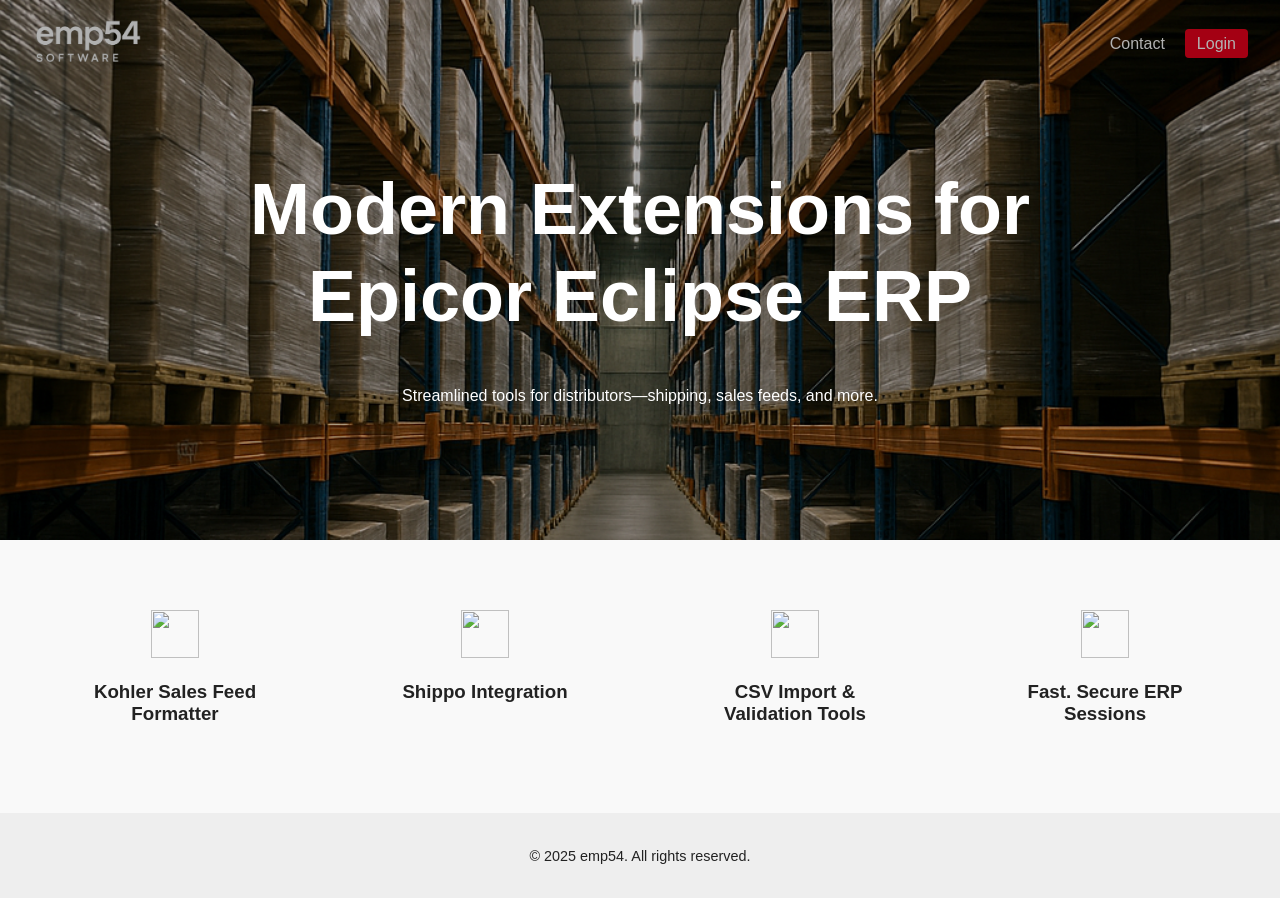
==== index.html @ a17a1cca "Initial commit for emp54 project" ====
<!DOCTYPE html>
<html lang="en">
<head>
  <meta charset="UTF-8" />
  <meta name="viewport" content="width=device-width, initial-scale=1.0" />
  <title>emp54 | Epicor Eclipse Tools</title>
  <link rel="stylesheet" href="style.css" />
</head>
<body>
  <header class="hero">
    <nav class="navbar">
        <div class="logo">
            <img src="images/emp54Logo.png" alt="emp54 logo" class="logo-img" />
        </div>
      <ul>
        <!-- <li><a href="#features">Features</a></li> -->
        <!-- <li><a href="#pricing">Pricing</a></li> -->
        <li><a href="#contact">Contact</a></li>
        <li><a href="https://vue-basic-flame.vercel.app/" class="login-btn">Login</a></li>
      </ul>
    </nav>
    <div class="hero-content">
      <h1>Modern Extensions for Epicor Eclipse ERP</h1>
      <p>Streamlined tools for distributors—shipping, sales feeds, and more.</p>
      <!-- <div class="cta-buttons">
        <a href="#contact" class="btn primary">Get Started</a>
        <a href="#features" class="btn secondary">View Features</a>
      </div> -->
    </div>
  </header>

  <section class="features" id="features">
    <div class="feature">
      <img src="https://img.icons8.com/?size=100&id=R51JBuB25XpU&format=png&color=000000" />
      <h3>Kohler Sales Feed Formatter</h3>
    </div>
    <div class="feature">
      <img src="https://img.icons8.com/?size=100&id=LGheHaktLytE&format=png&color=000000" />
      <h3>Shippo Integration</h3>
    </div>
    <div class="feature">
      <img src="https://img.icons8.com/?size=100&id=20830&format=png&color=000000" />
      <h3>CSV Import & Validation Tools</h3>
    </div>
    <div class="feature">
      <img src="https://img.icons8.com/color/48/lock.png" />
      <h3>Fast. Secure ERP Sessions</h3>
    </div>
  </section>

  <footer>
    <p>© 2025 emp54. All rights reserved.</p>
  </footer>
</body>
</html>
---- style.css ----
body {
  margin: 0;
  font-family: 'Segoe UI', sans-serif;
  background: #fff;
  color: #222;
}

.heroOLD {
  background: url('images/hero.png') center/cover no-repeat;
  height: 100vh;
  display: flex;
  flex-direction: column;
  justify-content: space-between;
  color: #fff;
  padding: 20px 40px;
}

.hero {
  position: relative;
  height: 60vh; /* Try 50vh or 60vh instead of 100vh */
  background-image: url('images/hero.png');
  background-size: cover;
  background-position: center;
}

.hero::before {
  content: '';
  position: absolute;
  inset: 0;
  background-color: rgba(0, 0, 0, 0.3); /* 20% black overlay */
  z-index: 1;
}

/* Ensure content is above overlay */
.hero-content {
  position: relative;
  z-index: 2;
}

.navbar {
  display: flex;
  justify-content: space-between;
  align-items: center;
  padding: 1rem 2rem;
  flex-wrap: wrap;
}

.logo {
  font-size: 1.5rem;
  font-weight: bold;
}
.logo span {
  color: #33ccff;
}
.logo-img {
  height: 50px; /* or whatever looks good */
  width: auto;
}


.navbar ul {
  list-style: none;
  display: flex;
  gap: 20px;
}
.navbar a {
  color: #fff;
  text-decoration: none;
  font-weight: 500;
}
.login-btn {
  background: #eb001b;
  color: white;
  padding: 6px 12px;
  border-radius: 4px;
  font-weight: bold;
}

.hero-content {
  position: absolute;
  top: 50%;
  left: 50%;
  transform: translate(-50%, -50%);
  text-align: center;
  color: white;
  width: 90%;         /* Allow the content to expand */
  max-width: 1000px;  /* Optional: limit extreme width */
  padding: 0 1rem;
}
.hero-content h1 {
  font-size: 4.5rem; /* adjust as needed */
  font-weight: bold;
  line-height: 1.2;
}
.cta-buttons {
  margin-top: 20px;
}
.btn {
  padding: 10px 20px;
  border-radius: 6px;
  text-decoration: none;
  font-weight: bold;
}
.btn.primary {
  background: #f43f5e;
  color: white;
}
.btn.secondary {
  background: white;
  color: #000;
  margin-left: 10px;
}

.features {
  display: flex;
  justify-content: space-around;
  padding: 60px 20px;
  background: #f9f9f9;
  flex-wrap: wrap;
}
.feature {
  text-align: center;
  width: 200px;
  margin: 10px;
}
.feature img {
  width: 48px;
  height: 48px;
}

footer {
  text-align: center;
  padding: 20px;
  background: #eee;
  font-size: 0.9rem;
}
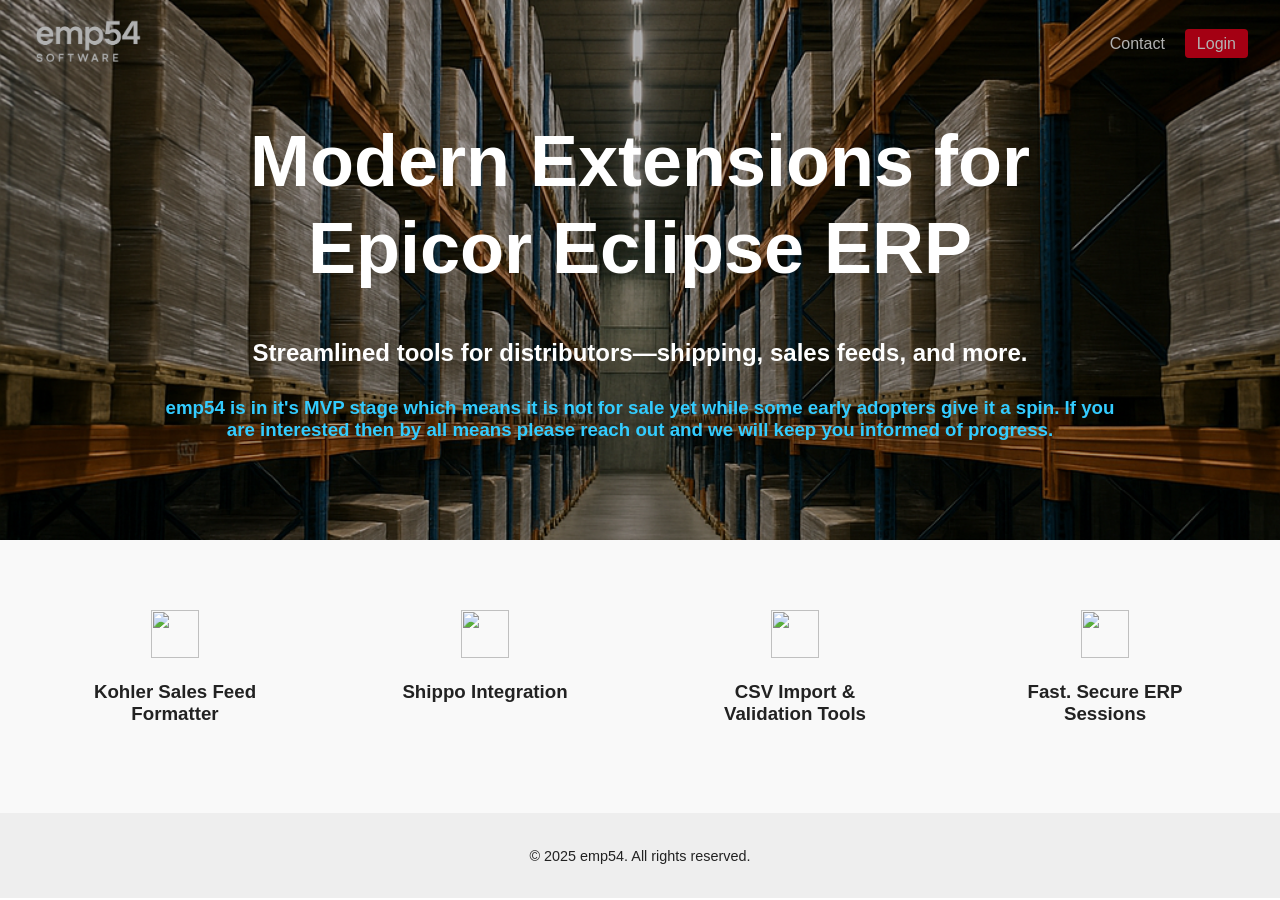
==== commit 52ba90a1: "fixed contact link to send emial" ====
--- a/index.html
+++ b/index.html
@@ -15,13 +15,14 @@
       <ul>
         <!-- <li><a href="#features">Features</a></li> -->
         <!-- <li><a href="#pricing">Pricing</a></li> -->
-        <li><a href="#contact">Contact</a></li>
+        <a href="mailto:info@emp24.com?subject=Contact%20from%20Website&body=Hi%20EMP24%20Team,">Contact</a>
         <li><a href="https://vue-basic-flame.vercel.app/" class="login-btn">Login</a></li>
       </ul>
     </nav>
     <div class="hero-content">
       <h1>Modern Extensions for Epicor Eclipse ERP</h1>
-      <p>Streamlined tools for distributors—shipping, sales feeds, and more.</p>
+      <h2>Streamlined tools for distributors—shipping, sales feeds, and more.</h2>
+      <h3 class="warning">emp54 is in it's MVP stage which means it is not for sale yet while some early adopters give it a spin. If you are interested then by all means please reach out and we will keep you informed of progress.</h3>
       <!-- <div class="cta-buttons">
         <a href="#contact" class="btn primary">Get Started</a>
         <a href="#features" class="btn secondary">View Features</a>
--- a/style.css
+++ b/style.css
@@ -134,3 +134,10 @@
   background: #eee;
   font-size: 0.9rem;
 }
+
+.warning {
+  color: #33ccff;
+  padding: 10px;
+  text-align: center;
+  font-weight: bold;
+}
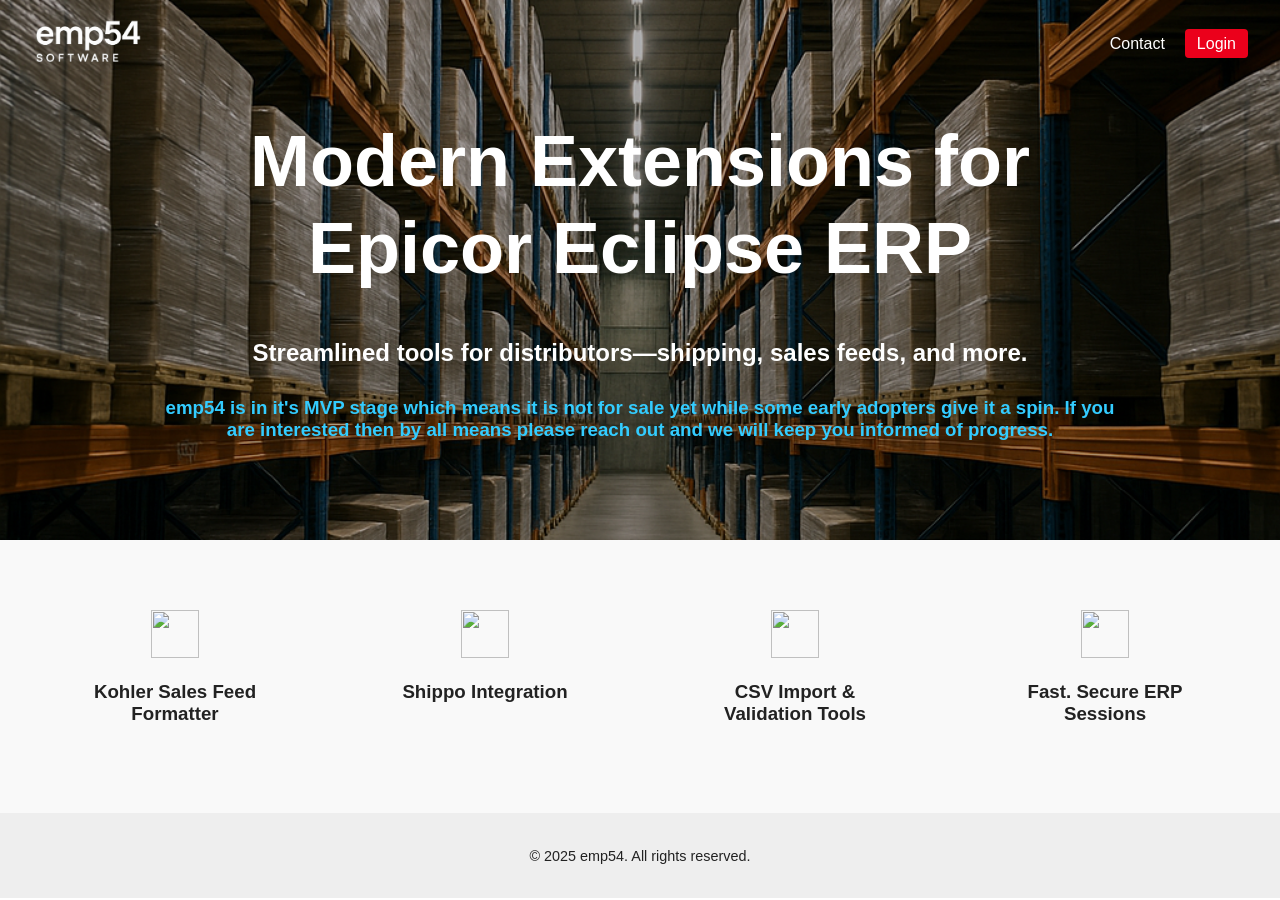
==== commit d57b67a7: "css fix links" ====
--- a/index.html
+++ b/index.html
@@ -15,7 +15,7 @@
       <ul>
         <!-- <li><a href="#features">Features</a></li> -->
         <!-- <li><a href="#pricing">Pricing</a></li> -->
-        <a href="mailto:info@emp24.com?subject=Contact%20from%20Website&body=Hi%20EMP24%20Team,">Contact</a>
+        <li><a href="mailto:info@emp24.com?subject=Contact%20from%20Website&body=Hi%20EMP24%20Team,">Contact</a></li>
         <li><a href="https://vue-basic-flame.vercel.app/" class="login-btn">Login</a></li>
       </ul>
     </nav>
--- a/style.css
+++ b/style.css
@@ -29,6 +29,7 @@
   inset: 0;
   background-color: rgba(0, 0, 0, 0.3); /* 20% black overlay */
   z-index: 1;
+  pointer-events: none;
 }
 
 /* Ensure content is above overlay */
@@ -38,11 +39,14 @@
 }
 
 .navbar {
+  z-index: 10;
+  position: relative;
   display: flex;
   justify-content: space-between;
   align-items: center;
   padding: 1rem 2rem;
   flex-wrap: wrap;
+  pointer-events: auto;
 }
 
 .logo {
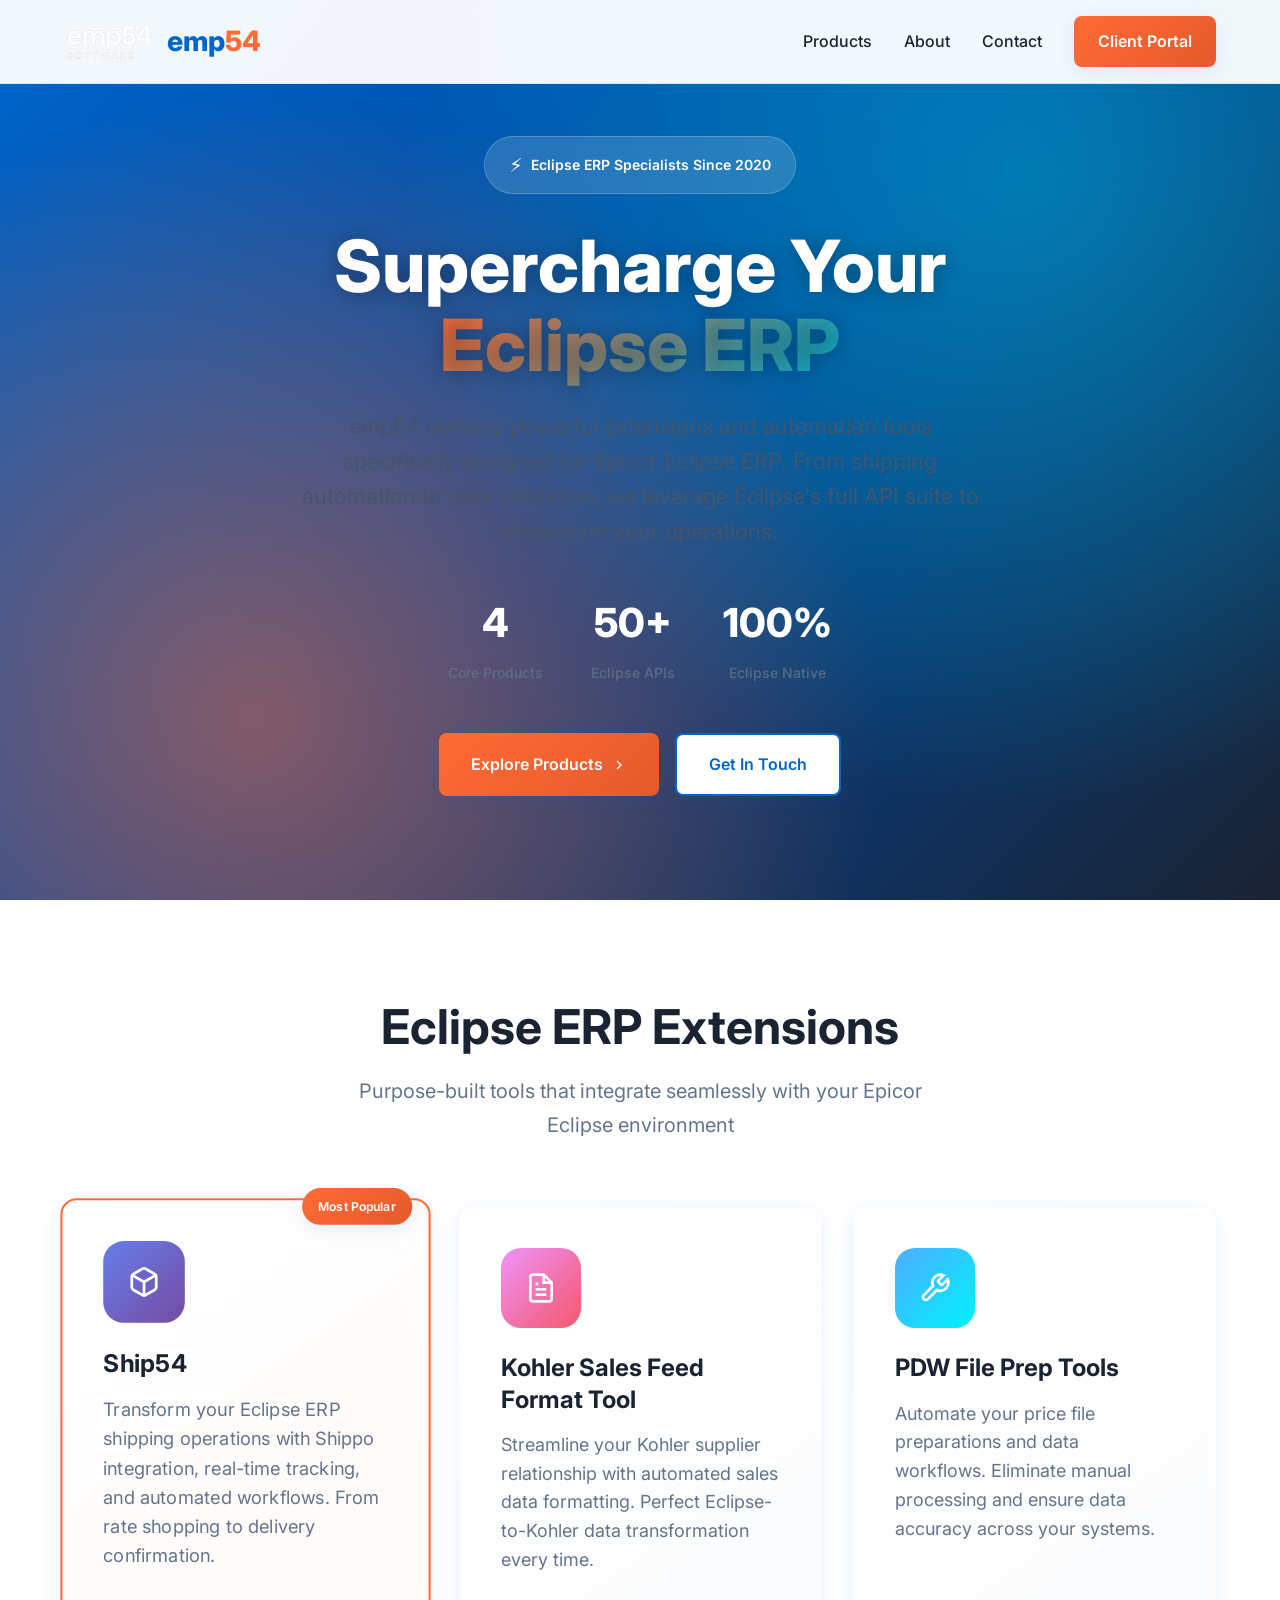
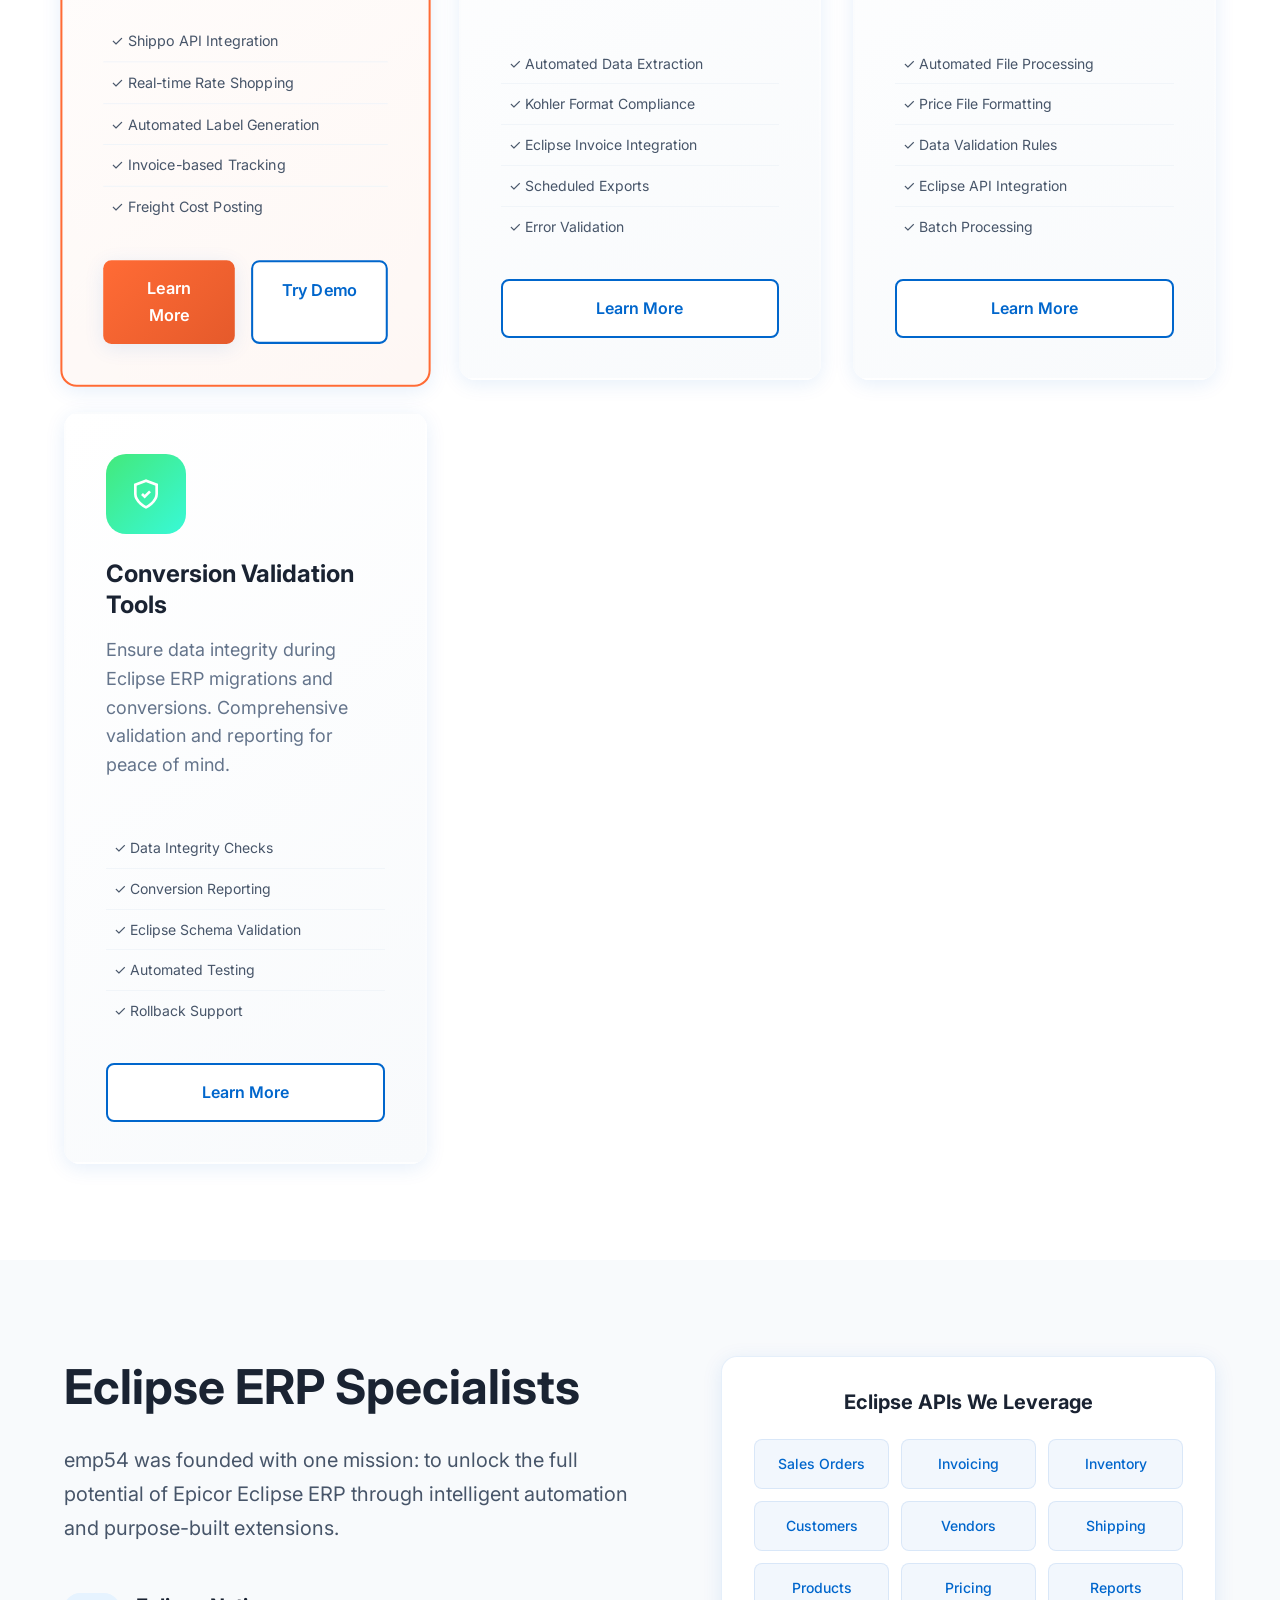
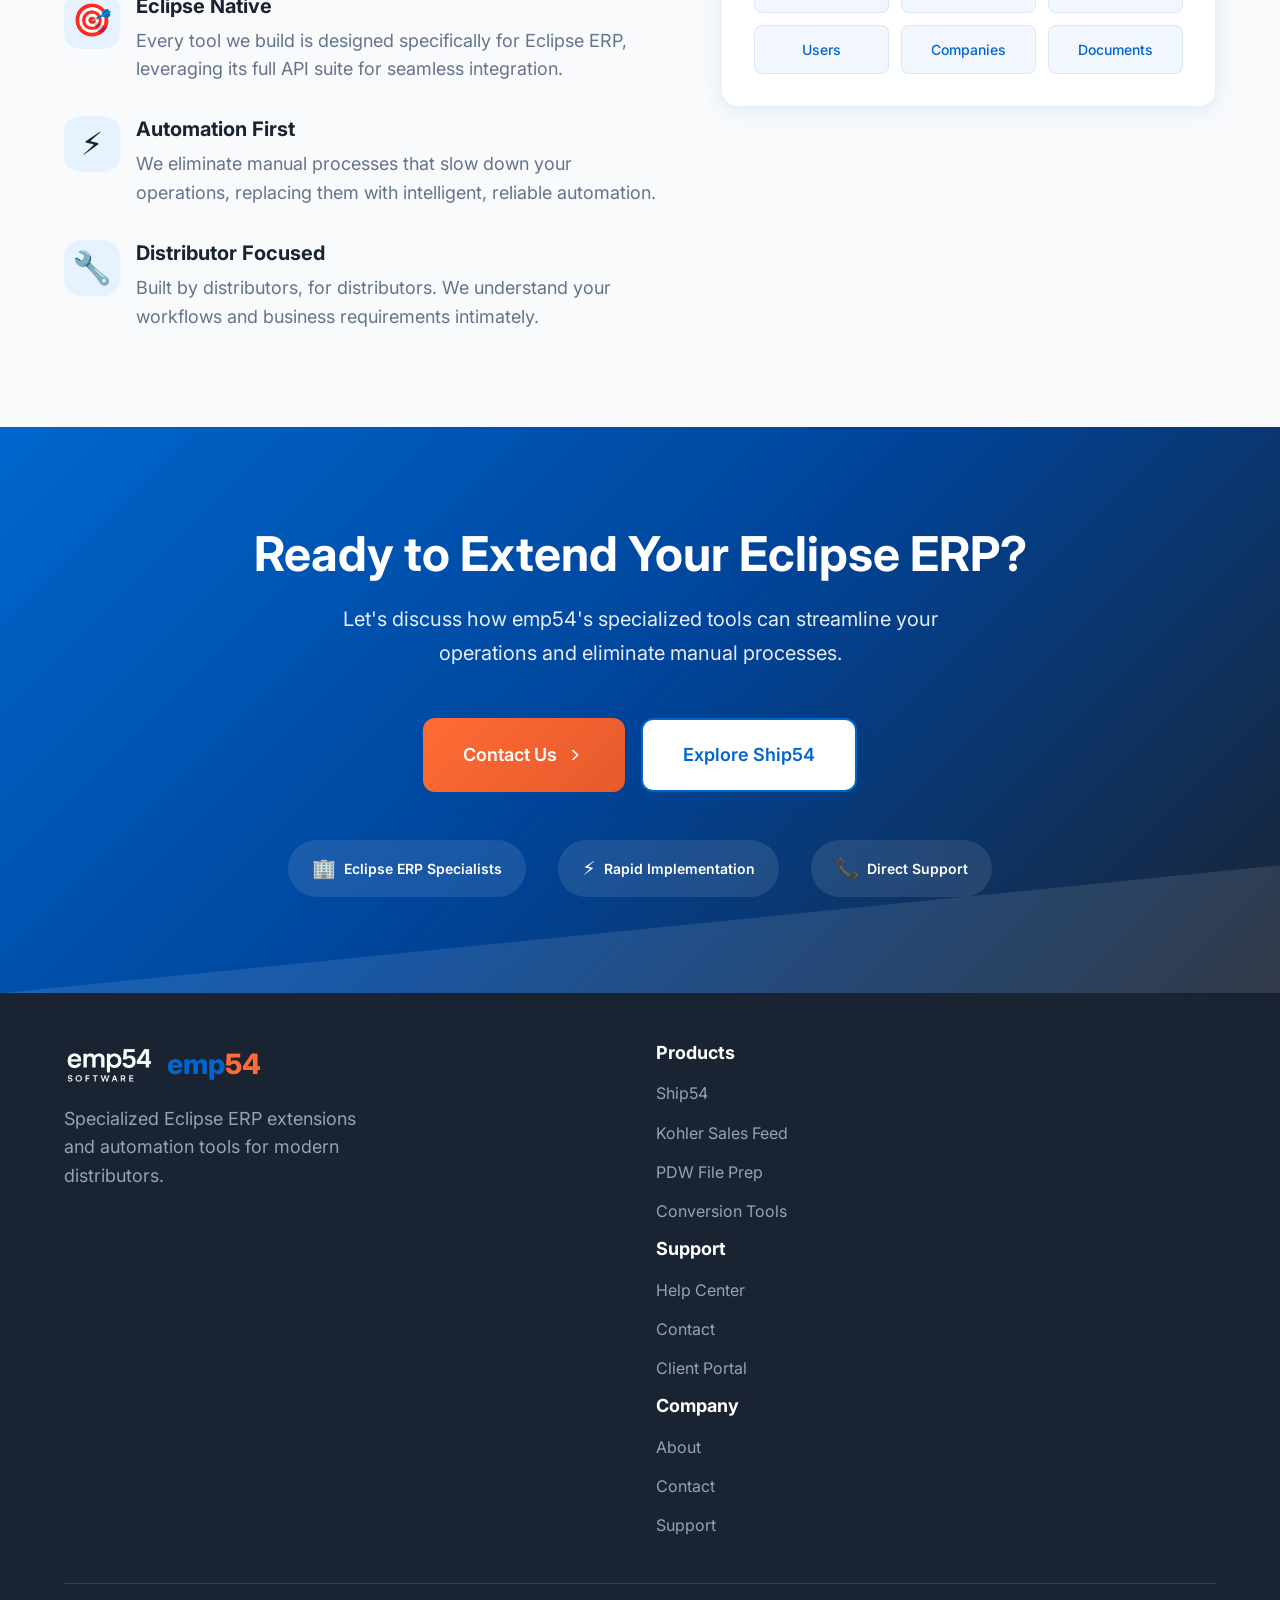
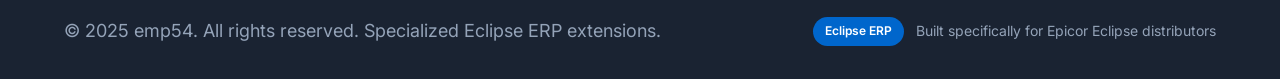
==== commit f1d32983: "Update login redirect URL to Railway deployment Change all links from vue-basic-flame.vercel.app to " ====
--- a/index.html
+++ b/index.html
@@ -3,54 +3,322 @@
 <head>
   <meta charset="UTF-8" />
   <meta name="viewport" content="width=device-width, initial-scale=1.0" />
-  <title>emp54 | Epicor Eclipse Tools</title>
+  <title>emp54 | Eclipse ERP Extensions & Automation Tools</title>
   <link rel="stylesheet" href="style.css" />
+  <link rel="preconnect" href="https://fonts.googleapis.com">
+  <link rel="preconnect" href="https://fonts.gstatic.com" crossorigin>
+  <link href="https://fonts.googleapis.com/css2?family=Inter:wght@300;400;500;600;700;800&display=swap" rel="stylesheet">
+  <link rel="icon" href="images/favicon.ico" type="image/x-icon">
+  <meta name="description" content="emp54 specializes in Eclipse ERP extensions and automation tools. Streamline your Epicor Eclipse operations with our suite of specialized utilities.">
 </head>
 <body>
-  <header class="hero">
-    <nav class="navbar">
-        <div class="logo">
-            <img src="images/emp54Logo.png" alt="emp54 logo" class="logo-img" />
-        </div>
-      <ul>
-        <!-- <li><a href="#features">Features</a></li> -->
-        <!-- <li><a href="#pricing">Pricing</a></li> -->
-        <li><a href="mailto:info@emp24.com?subject=Contact%20from%20Website&body=Hi%20EMP24%20Team,">Contact</a></li>
-        <li><a href="https://vue-basic-flame.vercel.app/" class="login-btn">Login</a></li>
-      </ul>
-    </nav>
+  <!-- Navigation -->
+  <nav class="navbar">
+    <div class="nav-container">
+      <div class="logo">
+        <img src="images/emp54Logo.png" alt="emp54" class="logo-img" />
+        <span class="logo-text">emp<span class="accent">54</span></span>
+      </div>
+      <div class="nav-menu" id="nav-menu">
+        <a href="#products" class="nav-link">Products</a>
+        <a href="#about" class="nav-link">About</a>
+        <a href="#contact" class="nav-link">Contact</a>
+        <a href="https://vue-basic-production-a944.up.railway.app/login/" class="login-btn">Client Portal</a>
+      </div>
+      <div class="hamburger" id="hamburger">
+        <span class="bar"></span>
+        <span class="bar"></span>
+        <span class="bar"></span>
+      </div>
+    </div>
+  </nav>
+
+  <!-- Hero Section -->
+  <section class="hero company-hero" id="hero">
+    <div class="hero-background"></div>
     <div class="hero-content">
-      <h1>Modern Extensions for Epicor Eclipse ERP</h1>
-      <h2>Streamlined tools for distributors—shipping, sales feeds, and more.</h2>
-      <h3 class="warning">emp54 is in it's MVP stage which means it is not for sale yet while some early adopters give it a spin. If you are interested then by all means please reach out and we will keep you informed of progress.</h3>
-      <!-- <div class="cta-buttons">
-        <a href="#contact" class="btn primary">Get Started</a>
-        <a href="#features" class="btn secondary">View Features</a>
-      </div> -->
-    </div>
-  </header>
-
-  <section class="features" id="features">
-    <div class="feature">
-      <img src="https://img.icons8.com/?size=100&id=R51JBuB25XpU&format=png&color=000000" />
-      <h3>Kohler Sales Feed Formatter</h3>
-    </div>
-    <div class="feature">
-      <img src="https://img.icons8.com/?size=100&id=LGheHaktLytE&format=png&color=000000" />
-      <h3>Shippo Integration</h3>
-    </div>
-    <div class="feature">
-      <img src="https://img.icons8.com/?size=100&id=20830&format=png&color=000000" />
-      <h3>CSV Import & Validation Tools</h3>
-    </div>
-    <div class="feature">
-      <img src="https://img.icons8.com/color/48/lock.png" />
-      <h3>Fast. Secure ERP Sessions</h3>
+      <div class="hero-badge">
+        <span class="badge-icon">⚡</span>
+        <span>Eclipse ERP Specialists Since 2020</span>
+      </div>
+      <h1 class="hero-title">
+        Supercharge Your 
+        <span class="gradient-text">Eclipse ERP</span>
+      </h1>
+      <p class="hero-subtitle">
+        emp54 delivers powerful extensions and automation tools specifically designed 
+        for Epicor Eclipse ERP. From shipping automation to data validation, 
+        we leverage Eclipse's full API suite to streamline your operations.
+      </p>
+      <div class="hero-stats">
+        <div class="stat">
+          <div class="stat-number">4</div>
+          <div class="stat-label">Core Products</div>
+        </div>
+        <div class="stat">
+          <div class="stat-number">50+</div>
+          <div class="stat-label">Eclipse APIs</div>
+        </div>
+        <div class="stat">
+          <div class="stat-number">100%</div>
+          <div class="stat-label">Eclipse Native</div>
+        </div>
+      </div>
+      <div class="cta-buttons">
+        <a href="#products" class="btn btn-primary">
+          <span>Explore Products</span>
+          <svg width="16" height="16" viewBox="0 0 24 24" fill="none" stroke="currentColor" stroke-width="2">
+            <path d="m9 18 6-6-6-6"/>
+          </svg>
+        </a>
+        <a href="#contact" class="btn btn-secondary">
+          <span>Get In Touch</span>
+        </a>
+      </div>
     </div>
   </section>
 
-  <footer>
-    <p>© 2025 emp54. All rights reserved.</p>
+  <!-- Products Section -->
+  <section class="products" id="products">
+    <div class="container">
+      <div class="section-header">
+        <h2>Eclipse ERP Extensions</h2>
+        <p>Purpose-built tools that integrate seamlessly with your Epicor Eclipse environment</p>
+      </div>
+      
+      <div class="products-grid">
+        <!-- Ship54 -->
+        <div class="product-card featured" data-aos="fade-up">
+          <div class="product-badge">Most Popular</div>
+          <div class="product-icon shipping">
+            <svg width="40" height="40" viewBox="0 0 24 24" fill="none" stroke="currentColor" stroke-width="2">
+              <path d="M21 16V8a2 2 0 0 0-1-1.73l-7-4a2 2 0 0 0-2 0l-7 4A2 2 0 0 0 3 8v8a2 2 0 0 0 1 1.73l7 4a2 2 0 0 0 2 0l7-4A2 2 0 0 0 21 16z"/>
+              <polyline points="3.27,6.96 12,12.01 20.73,6.96"/>
+              <line x1="12" y1="22.08" x2="12" y2="12"/>
+            </svg>
+          </div>
+          <h3>Ship54</h3>
+          <p>Transform your Eclipse ERP shipping operations with Shippo integration, real-time tracking, and automated workflows. From rate shopping to delivery confirmation.</p>
+          <div class="product-features">
+            <div class="feature">✓ Shippo API Integration</div>
+            <div class="feature">✓ Real-time Rate Shopping</div>
+            <div class="feature">✓ Automated Label Generation</div>
+            <div class="feature">✓ Invoice-based Tracking</div>
+            <div class="feature">✓ Freight Cost Posting</div>
+          </div>
+          <div class="product-actions">
+            <a href="ship54.html" class="btn btn-primary">Learn More</a>
+            <a href="https://vue-basic-production-a944.up.railway.app/login/" class="btn btn-outline">Try Demo</a>
+          </div>
+        </div>
+
+        <!-- Kohler Sales Feed -->
+        <div class="product-card" data-aos="fade-up" data-aos-delay="100">
+          <div class="product-icon data">
+            <svg width="40" height="40" viewBox="0 0 24 24" fill="none" stroke="currentColor" stroke-width="2">
+              <path d="M14 2H6a2 2 0 0 0-2 2v16a2 2 0 0 0 2 2h12a2 2 0 0 0 2-2V8z"/>
+              <polyline points="14,2 14,8 20,8"/>
+              <line x1="16" y1="13" x2="8" y2="13"/>
+              <line x1="16" y1="17" x2="8" y2="17"/>
+              <polyline points="10,9 9,9 8,9"/>
+            </svg>
+          </div>
+          <h3>Kohler Sales Feed Format Tool</h3>
+          <p>Streamline your Kohler supplier relationship with automated sales data formatting. Perfect Eclipse-to-Kohler data transformation every time.</p>
+          <div class="product-features">
+            <div class="feature">✓ Automated Data Extraction</div>
+            <div class="feature">✓ Kohler Format Compliance</div>
+            <div class="feature">✓ Eclipse Invoice Integration</div>
+            <div class="feature">✓ Scheduled Exports</div>
+            <div class="feature">✓ Error Validation</div>
+          </div>
+          <div class="product-actions">
+            <a href="#contact" class="btn btn-outline">Learn More</a>
+          </div>
+        </div>
+
+        <!-- PDW File Prep -->
+        <div class="product-card" data-aos="fade-up" data-aos-delay="200">
+          <div class="product-icon tools">
+            <svg width="40" height="40" viewBox="0 0 24 24" fill="none" stroke="currentColor" stroke-width="2">
+              <path d="M14.7 6.3a1 1 0 0 0 0 1.4l1.6 1.6a1 1 0 0 0 1.4 0l3.77-3.77a6 6 0 0 1-7.94 7.94l-6.91 6.91a2.12 2.12 0 0 1-3-3l6.91-6.91a6 6 0 0 1 7.94-7.94l-3.76 3.76z"/>
+            </svg>
+          </div>
+          <h3>PDW File Prep Tools</h3>
+          <p>Automate your price file preparations and data workflows. Eliminate manual processing and ensure data accuracy across your systems.</p>
+          <div class="product-features">
+            <div class="feature">✓ Automated File Processing</div>
+            <div class="feature">✓ Price File Formatting</div>
+            <div class="feature">✓ Data Validation Rules</div>
+            <div class="feature">✓ Eclipse API Integration</div>
+            <div class="feature">✓ Batch Processing</div>
+          </div>
+          <div class="product-actions">
+            <a href="#contact" class="btn btn-outline">Learn More</a>
+          </div>
+        </div>
+
+        <!-- Conversion Validation -->
+        <div class="product-card" data-aos="fade-up" data-aos-delay="300">
+          <div class="product-icon validation">
+            <svg width="40" height="40" viewBox="0 0 24 24" fill="none" stroke="currentColor" stroke-width="2">
+              <path d="M12 22s8-4 8-10V5l-8-3-8 3v7c0 6 8 10 8 10z"/>
+              <path d="M9 12l2 2 4-4"/>
+            </svg>
+          </div>
+          <h3>Conversion Validation Tools</h3>
+          <p>Ensure data integrity during Eclipse ERP migrations and conversions. Comprehensive validation and reporting for peace of mind.</p>
+          <div class="product-features">
+            <div class="feature">✓ Data Integrity Checks</div>
+            <div class="feature">✓ Conversion Reporting</div>
+            <div class="feature">✓ Eclipse Schema Validation</div>
+            <div class="feature">✓ Automated Testing</div>
+            <div class="feature">✓ Rollback Support</div>
+          </div>
+          <div class="product-actions">
+            <a href="#contact" class="btn btn-outline">Learn More</a>
+          </div>
+        </div>
+      </div>
+    </div>
+  </section>
+
+  <!-- About Section -->
+  <section class="about" id="about">
+    <div class="container">
+      <div class="about-content">
+        <div class="about-text">
+          <h2>Eclipse ERP Specialists</h2>
+          <p class="lead">emp54 was founded with one mission: to unlock the full potential of Epicor Eclipse ERP through intelligent automation and purpose-built extensions.</p>
+          
+          <div class="about-points">
+            <div class="point">
+              <div class="point-icon">🎯</div>
+              <div class="point-content">
+                <h4>Eclipse Native</h4>
+                <p>Every tool we build is designed specifically for Eclipse ERP, leveraging its full API suite for seamless integration.</p>
+              </div>
+            </div>
+            
+            <div class="point">
+              <div class="point-icon">⚡</div>
+              <div class="point-content">
+                <h4>Automation First</h4>
+                <p>We eliminate manual processes that slow down your operations, replacing them with intelligent, reliable automation.</p>
+              </div>
+            </div>
+            
+            <div class="point">
+              <div class="point-icon">🔧</div>
+              <div class="point-content">
+                <h4>Distributor Focused</h4>
+                <p>Built by distributors, for distributors. We understand your workflows and business requirements intimately.</p>
+              </div>
+            </div>
+          </div>
+        </div>
+        
+        <div class="about-visual">
+          <div class="api-showcase">
+            <h4>Eclipse APIs We Leverage</h4>
+            <div class="api-grid">
+              <div class="api-item">Sales Orders</div>
+              <div class="api-item">Invoicing</div>
+              <div class="api-item">Inventory</div>
+              <div class="api-item">Customers</div>
+              <div class="api-item">Vendors</div>
+              <div class="api-item">Shipping</div>
+              <div class="api-item">Products</div>
+              <div class="api-item">Pricing</div>
+              <div class="api-item">Reports</div>
+              <div class="api-item">Users</div>
+              <div class="api-item">Companies</div>
+              <div class="api-item">Documents</div>
+            </div>
+          </div>
+        </div>
+      </div>
+    </div>
+  </section>
+
+  <!-- CTA Section -->
+  <section class="cta" id="contact">
+    <div class="container">
+      <div class="cta-content">
+        <h2>Ready to Extend Your Eclipse ERP?</h2>
+        <p>Let's discuss how emp54's specialized tools can streamline your operations and eliminate manual processes.</p>
+        <div class="cta-buttons">
+          <a href="mailto:info@emp54.com?subject=Eclipse%20ERP%20Extensions%20Inquiry" class="btn btn-primary btn-large">
+            <span>Contact Us</span>
+            <svg width="20" height="20" viewBox="0 0 24 24" fill="none" stroke="currentColor" stroke-width="2">
+              <path d="m9 18 6-6-6-6"/>
+            </svg>
+          </a>
+          <a href="ship54.html" class="btn btn-secondary btn-large">
+            <span>Explore Ship54</span>
+          </a>
+        </div>
+        <div class="trust-indicators">
+          <div class="indicator">
+            <span class="indicator-icon">🏢</span>
+            <span>Eclipse ERP Specialists</span>
+          </div>
+          <div class="indicator">
+            <span class="indicator-icon">⚡</span>
+            <span>Rapid Implementation</span>
+          </div>
+          <div class="indicator">
+            <span class="indicator-icon">📞</span>
+            <span>Direct Support</span>
+          </div>
+        </div>
+      </div>
+    </div>
+  </section>
+
+  <!-- Footer -->
+  <footer class="footer">
+    <div class="container">
+      <div class="footer-content">
+        <div class="footer-brand">
+          <div class="logo">
+            <img src="images/emp54Logo.png" alt="emp54" class="logo-img" />
+            <span class="logo-text">emp<span class="accent">54</span></span>
+          </div>
+          <p>Specialized Eclipse ERP extensions and automation tools for modern distributors.</p>
+        </div>
+        <div class="footer-links">
+          <div class="link-group">
+            <h4>Products</h4>
+            <a href="ship54.html">Ship54</a>
+            <a href="#contact">Kohler Sales Feed</a>
+            <a href="#contact">PDW File Prep</a>
+            <a href="#contact">Conversion Tools</a>
+          </div>
+          <div class="link-group">
+            <h4>Support</h4>
+            <a href="mailto:support@emp54.com">Help Center</a>
+            <a href="mailto:info@emp54.com">Contact</a>
+            <a href="https://vue-basic-production-a944.up.railway.app/login/">Client Portal</a>
+          </div>
+          <div class="link-group">
+            <h4>Company</h4>
+            <a href="#about">About</a>
+            <a href="#contact">Contact</a>
+            <a href="mailto:info@emp54.com">Support</a>
+          </div>
+        </div>
+      </div>
+      <div class="footer-bottom">
+        <p>© 2025 emp54. All rights reserved. Specialized Eclipse ERP extensions.</p>
+        <div class="eclipse-notice">
+          <span class="eclipse-badge">Eclipse ERP</span>
+          <span>Built specifically for Epicor Eclipse distributors</span>
+        </div>
+      </div>
+    </div>
   </footer>
+
+  <script src="script.js"></script>
 </body>
-</html>
+</html>
--- a/style.css
+++ b/style.css
@@ -1,147 +1,1844 @@
+/* Ship54 Marketing Site - Award-Winning Design */
+
+/* CSS Reset & Base Styles */
+* {
+  margin: 0;
+  padding: 0;
+  box-sizing: border-box;
+}
+
+:root {
+  /* Brand Colors */
+  --primary-blue: #0066cc;
+  --secondary-blue: #004499;
+  --accent-orange: #ff6b35;
+  --light-blue: #e6f3ff;
+  --dark-navy: #1a2332;
+  --success-green: #10b981;
+  --warning-amber: #f59e0b;
+  
+  /* Gradients */
+  --hero-gradient: linear-gradient(135deg, #0066cc 0%, #004499 50%, #1a2332 100%);
+  --card-gradient: linear-gradient(145deg, #ffffff 0%, #f8fafc 100%);
+  --button-gradient: linear-gradient(135deg, #ff6b35 0%, #e55a2b 100%);
+  --accent-gradient: linear-gradient(90deg, #0066cc, #00b4d8, #0066cc);
+  
+  /* Typography */
+  --font-primary: 'Inter', 'Segoe UI', system-ui, -apple-system, sans-serif;
+  --font-display: 'Inter', 'Segoe UI', system-ui, -apple-system, sans-serif;
+  
+  /* Spacing & Layout */
+  --container-max: 1200px;
+  --section-padding: 5rem 0;
+  --card-radius: 16px;
+  --button-radius: 8px;
+  
+  /* Shadows */
+  --shadow-soft: 0 4px 20px rgba(0, 102, 204, 0.1);
+  --shadow-medium: 0 8px 30px rgba(0, 102, 204, 0.15);
+  --shadow-strong: 0 15px 50px rgba(0, 102, 204, 0.2);
+  --shadow-inset: inset 0 2px 4px rgba(0, 0, 0, 0.1);
+  
+  /* Animations */
+  --transition-fast: 0.2s ease;
+  --transition-medium: 0.3s ease;
+  --transition-slow: 0.5s ease;
+}
+
+/* Base Typography */
 body {
-  margin: 0;
-  font-family: 'Segoe UI', sans-serif;
-  background: #fff;
-  color: #222;
-}
-
-.heroOLD {
-  background: url('images/hero.png') center/cover no-repeat;
-  height: 100vh;
-  display: flex;
-  flex-direction: column;
-  justify-content: space-between;
-  color: #fff;
-  padding: 20px 40px;
-}
-
+  font-family: var(--font-primary);
+  font-size: 16px;
+  line-height: 1.7;
+  color: var(--dark-navy);
+  background: #ffffff;
+  overflow-x: hidden;
+  scroll-behavior: smooth;
+}
+
+h1, h2, h3, h4, h5, h6 {
+  font-family: var(--font-display);
+  font-weight: 700;
+  line-height: 1.3;
+  margin-bottom: 1rem;
+  color: var(--dark-navy);
+}
+
+h1 { font-size: clamp(2.5rem, 5vw, 4rem); }
+h2 { font-size: clamp(2rem, 4vw, 3rem); }
+h3 { font-size: clamp(1.5rem, 3vw, 2rem); }
+h4 { font-size: clamp(1.25rem, 2.5vw, 1.5rem); }
+
+p {
+  margin-bottom: 1.5rem;
+  color: #475569;
+  font-size: clamp(1rem, 2vw, 1.125rem);
+}
+
+/* Container & Layout */
+.container {
+  max-width: var(--container-max);
+  margin: 0 auto;
+  padding: 0 1.5rem;
+}
+
+.section {
+  padding: var(--section-padding);
+  position: relative;
+}
+
+/* Hero Section - Award-Winning Design */
 .hero {
   position: relative;
-  height: 60vh; /* Try 50vh or 60vh instead of 100vh */
-  background-image: url('images/hero.png');
-  background-size: cover;
-  background-position: center;
+  min-height: 100vh;
+  background: var(--hero-gradient);
+  display: flex;
+  align-items: center;
+  overflow: hidden;
+}
+
+.company-hero {
+  min-height: 90vh;
+  background: linear-gradient(135deg, #0066cc 0%, #004499 40%, #1a2332 100%);
 }
 
 .hero::before {
   content: '';
   position: absolute;
-  inset: 0;
-  background-color: rgba(0, 0, 0, 0.3); /* 20% black overlay */
+  top: 0;
+  left: 0;
+  right: 0;
+  bottom: 0;
+  background: 
+    radial-gradient(circle at 20% 80%, rgba(255, 107, 53, 0.3) 0%, transparent 50%),
+    radial-gradient(circle at 80% 20%, rgba(0, 180, 216, 0.3) 0%, transparent 50%);
   z-index: 1;
-  pointer-events: none;
-}
-
-/* Ensure content is above overlay */
+}
+
+.hero-particles {
+  position: absolute;
+  width: 100%;
+  height: 100%;
+  background-image: 
+    radial-gradient(2px 2px at 40px 60px, rgba(255, 255, 255, 0.3), transparent),
+    radial-gradient(2px 2px at 90px 40px, rgba(255, 255, 255, 0.2), transparent),
+    radial-gradient(1px 1px at 20px 30px, rgba(255, 255, 255, 0.4), transparent);
+  background-size: 100px 80px, 120px 100px, 80px 60px;
+  animation: drift 20s infinite linear;
+  z-index: 2;
+}
+
+@keyframes drift {
+  0% { transform: translateX(0) translateY(0); }
+  50% { transform: translateX(-20px) translateY(-10px); }
+  100% { transform: translateX(0) translateY(0); }
+}
+
 .hero-content {
   position: relative;
+  z-index: 3;
+  text-align: center;
+  color: white;
+  max-width: 800px;
+  margin: 0 auto;
+  padding: 2rem;
+}
+
+.hero h1 {
+  color: white;
+  margin-bottom: 1.5rem;
+  text-shadow: 0 2px 20px rgba(0, 0, 0, 0.3);
+  animation: slideInUp 1s ease-out;
+}
+
+.hero .subtitle {
+  font-size: clamp(1.25rem, 3vw, 1.5rem);
+  margin-bottom: 2.5rem;
+  opacity: 0.95;
+  animation: slideInUp 1s ease-out 0.2s both;
+}
+
+/* Navigation */
+.navbar {
+  position: fixed;
+  top: 0;
+  left: 0;
+  right: 0;
+  background: rgba(255, 255, 255, 0.95);
+  backdrop-filter: blur(20px);
+  z-index: 1000;
+  padding: 1rem 0;
+  border-bottom: 1px solid rgba(0, 102, 204, 0.1);
+  transition: all var(--transition-medium);
+}
+
+.navbar.scrolled {
+  background: rgba(255, 255, 255, 0.98);
+  box-shadow: var(--shadow-soft);
+}
+
+.nav-container {
+  max-width: var(--container-max);
+  margin: 0 auto;
+  padding: 0 1.5rem;
+  display: flex;
+  justify-content: space-between;
+  align-items: center;
+}
+
+.logo {
+  display: flex;
+  align-items: center;
+  gap: 0.75rem;
+  font-size: 1.75rem;
+  font-weight: 800;
+  color: var(--primary-blue);
+  text-decoration: none;
+  transition: transform var(--transition-fast);
+}
+
+.logo:hover {
+  transform: scale(1.05);
+}
+
+.logo-img {
+  height: 40px;
+  width: auto;
+}
+
+.logo-text {
+  color: var(--primary-blue);
+}
+
+.logo-text .accent {
+  color: var(--accent-orange);
+}
+
+.by-emp54 {
+  font-size: 0.75rem;
+  color: #64748b;
+  font-weight: 500;
+  margin-left: 0.5rem;
+}
+
+.nav-menu {
+  display: flex;
+  gap: 2rem;
+  align-items: center;
+}
+
+.nav-link {
+  text-decoration: none;
+  color: var(--dark-navy);
+  font-weight: 500;
+  position: relative;
+  transition: color var(--transition-fast);
+}
+
+.nav-link:hover {
+  color: var(--primary-blue);
+}
+
+.nav-link::after {
+  content: '';
+  position: absolute;
+  bottom: -5px;
+  left: 0;
+  width: 0;
+  height: 2px;
+  background: var(--accent-gradient);
+  transition: width var(--transition-medium);
+}
+
+.nav-link:hover::after {
+  width: 100%;
+}
+
+.nav-link.back-link {
+  color: var(--primary-blue);
+  font-weight: 600;
+}
+
+.nav-link.back-link:hover {
+  color: var(--accent-orange);
+}
+
+.login-btn {
+  background: var(--button-gradient);
+  color: white;
+  padding: 0.75rem 1.5rem;
+  border-radius: var(--button-radius);
+  font-weight: 600;
+  text-decoration: none;
+  transition: all var(--transition-medium);
+  box-shadow: var(--shadow-soft);
+}
+
+.login-btn:hover {
+  transform: translateY(-2px);
+  box-shadow: var(--shadow-medium);
+}
+
+/* Mobile Menu */
+.hamburger {
+  display: none;
+  flex-direction: column;
+  cursor: pointer;
+  padding: 0.5rem;
+}
+
+.hamburger .bar {
+  width: 25px;
+  height: 3px;
+  background-color: var(--dark-navy);
+  margin: 3px 0;
+  transition: 0.3s;
+}
+
+.hamburger.active .bar:nth-child(1) {
+  transform: rotate(-45deg) translate(-5px, 6px);
+}
+
+.hamburger.active .bar:nth-child(2) {
+  opacity: 0;
+}
+
+.hamburger.active .bar:nth-child(3) {
+  transform: rotate(45deg) translate(-5px, -6px);
+}
+
+/* Buttons - Award-Winning Design */
+.btn {
+  display: inline-flex;
+  align-items: center;
+  gap: 0.5rem;
+  padding: 1rem 2rem;
+  border: none;
+  border-radius: var(--button-radius);
+  font-weight: 600;
+  text-decoration: none;
+  cursor: pointer;
+  transition: all var(--transition-medium);
+  position: relative;
+  overflow: hidden;
+  font-size: 1rem;
+}
+
+.btn::before {
+  content: '';
+  position: absolute;
+  top: 0;
+  left: -100%;
+  width: 100%;
+  height: 100%;
+  background: linear-gradient(90deg, transparent, rgba(255, 255, 255, 0.2), transparent);
+  transition: left 0.5s;
+}
+
+.btn:hover::before {
+  left: 100%;
+}
+
+.btn-primary {
+  background: var(--button-gradient);
+  color: white;
+  box-shadow: var(--shadow-soft);
+  transform: translateY(0);
+}
+
+.btn-primary:hover {
+  transform: translateY(-2px);
+  box-shadow: var(--shadow-medium);
+}
+
+.btn-secondary {
+  background: white;
+  color: var(--primary-blue);
+  border: 2px solid var(--primary-blue);
+  box-shadow: var(--shadow-soft);
+}
+
+.btn-secondary:hover {
+  background: var(--primary-blue);
+  color: white;
+  transform: translateY(-2px);
+}
+
+.btn-large {
+  padding: 1.25rem 2.5rem;
+  font-size: 1.125rem;
+  border-radius: 12px;
+}
+
+/* Hero Section Specific Styles */
+.hero {
+  position: relative;
+  min-height: 100vh;
+  background: var(--hero-gradient);
+  display: flex;
+  align-items: center;
+  overflow: hidden;
+  padding-top: 80px;
+}
+
+.hero-background {
+  position: absolute;
+  top: 0;
+  left: 0;
+  width: 100%;
+  height: 100%;
+  background: 
+    radial-gradient(circle at 20% 80%, rgba(255, 107, 53, 0.3) 0%, transparent 50%),
+    radial-gradient(circle at 80% 20%, rgba(0, 180, 216, 0.3) 0%, transparent 50%);
+  z-index: 1;
+}
+
+.hero-content {
+  position: relative;
+  z-index: 3;
+  text-align: center;
+  color: white;
+  max-width: 900px;
+  margin: 0 auto;
+  padding: 2rem;
+}
+
+.hero-badge {
+  display: inline-flex;
+  align-items: center;
+  gap: 0.5rem;
+  background: rgba(255, 255, 255, 0.15);
+  backdrop-filter: blur(10px);
+  border: 1px solid rgba(255, 255, 255, 0.2);
+  border-radius: 50px;
+  padding: 0.75rem 1.5rem;
+  margin-bottom: 2rem;
+  font-size: 0.875rem;
+  font-weight: 600;
+}
+
+.badge-icon {
+  font-size: 1.2rem;
+}
+
+.hero-title {
+  font-size: clamp(2.5rem, 6vw, 4.5rem);
+  font-weight: 800;
+  line-height: 1.1;
+  margin-bottom: 1.5rem;
+  color: white;
+}
+
+.gradient-text {
+  background: linear-gradient(135deg, #ff6b35, #00b4d8);
+  -webkit-background-clip: text;
+  -webkit-text-fill-color: transparent;
+  background-clip: text;
+}
+
+.accent {
+  color: var(--accent-orange);
+}
+
+.hero-subtitle {
+  font-size: clamp(1.125rem, 2.5vw, 1.375rem);
+  line-height: 1.6;
+  opacity: 0.95;
+  margin-bottom: 2.5rem;
+  max-width: 700px;
+  margin-left: auto;
+  margin-right: auto;
+}
+
+.hero-stats {
+  display: flex;
+  justify-content: center;
+  gap: 3rem;
+  margin-bottom: 3rem;
+}
+
+.hero-stats .stat {
+  text-align: center;
+}
+
+.hero-stats .stat-number {
+  font-size: 2.5rem;
+  font-weight: 800;
+  color: white;
+  display: block;
+  margin-bottom: 0.25rem;
+}
+
+.hero-stats .stat-label {
+  font-size: 0.875rem;
+  opacity: 0.8;
+  font-weight: 500;
+}
+
+.hero-visual {
+  position: absolute;
+  right: 5%;
+  top: 50%;
+  transform: translateY(-50%);
+  width: 400px;
   z-index: 2;
 }
 
-.navbar {
-  z-index: 10;
+.dashboard-preview {
+  perspective: 1000px;
+}
+
+.browser-frame {
+  background: white;
+  border-radius: 12px;
+  box-shadow: 0 20px 60px rgba(0, 0, 0, 0.3);
+  overflow: hidden;
+  transform: rotateY(-15deg) rotateX(5deg);
+  transition: transform 0.3s ease;
+}
+
+.browser-frame:hover {
+  transform: rotateY(-10deg) rotateX(2deg);
+}
+
+.browser-dots {
+  display: flex;
+  gap: 8px;
+  padding: 12px;
+  background: #f5f5f5;
+  border-bottom: 1px solid #e0e0e0;
+}
+
+.dot {
+  width: 12px;
+  height: 12px;
+  border-radius: 50%;
+}
+
+.dot.red { background: #ff5f56; }
+.dot.yellow { background: #ffbd2e; }
+.dot.green { background: #27ca3f; }
+
+.browser-content {
+  padding: 20px;
+  background: white;
+}
+
+.shipping-interface {
+  font-size: 12px;
+}
+
+.interface-header {
+  display: flex;
+  justify-content: space-between;
+  align-items: center;
+  margin-bottom: 15px;
+}
+
+.status-badge {
+  background: var(--success-green);
+  color: white;
+  padding: 4px 8px;
+  border-radius: 4px;
+  font-size: 10px;
+  font-weight: 600;
+}
+
+.shipment-count {
+  color: #666;
+  font-size: 10px;
+}
+
+.tracking-cards {
+  display: flex;
+  flex-direction: column;
+  gap: 10px;
+}
+
+.tracking-card {
+  display: flex;
+  align-items: center;
+  gap: 10px;
+  padding: 10px;
+  background: #f8f9fa;
+  border-radius: 6px;
+  border-left: 3px solid;
+}
+
+.tracking-card .card-status {
+  width: 8px;
+  height: 8px;
+  border-radius: 50%;
+}
+
+.tracking-card .card-status.delivered {
+  background: var(--success-green);
+  border-color: var(--success-green);
+}
+
+.tracking-card .card-status.in-transit {
+  background: var(--primary-blue);
+  border-color: var(--primary-blue);
+}
+
+.tracking-number {
+  font-weight: 600;
+  font-size: 10px;
+  color: var(--dark-navy);
+}
+
+.destination {
+  font-size: 9px;
+  color: #666;
+}
+
+/* Features Section */
+.features {
+  padding: 6rem 0;
+  background: #f8fafc;
+}
+
+.section-header {
+  text-align: center;
+  margin-bottom: 4rem;
+}
+
+.section-header h2 {
+  font-size: clamp(2rem, 4vw, 3rem);
+  margin-bottom: 1rem;
+  color: var(--dark-navy);
+}
+
+.section-header p {
+  font-size: 1.25rem;
+  color: #64748b;
+  max-width: 600px;
+  margin: 0 auto;
+}
+
+.features-grid {
+  display: grid;
+  grid-template-columns: repeat(auto-fit, minmax(350px, 1fr));
+  gap: 2rem;
+  margin-top: 3rem;
+}
+
+.feature-card {
+  background: var(--card-gradient);
+  border-radius: var(--card-radius);
+  padding: 2.5rem;
+  text-align: center;
+  box-shadow: var(--shadow-soft);
+  transition: all var(--transition-medium);
   position: relative;
+  overflow: hidden;
+  border: 1px solid rgba(0, 102, 204, 0.1);
+}
+
+.feature-card::before {
+  content: '';
+  position: absolute;
+  top: 0;
+  left: 0;
+  right: 0;
+  height: 4px;
+  background: var(--accent-gradient);
+  transform: scaleX(0);
+  transition: transform var(--transition-medium);
+}
+
+.feature-card:hover {
+  transform: translateY(-8px);
+  box-shadow: var(--shadow-strong);
+}
+
+.feature-card:hover::before {
+  transform: scaleX(1);
+}
+
+.feature-icon {
+  width: 64px;
+  height: 64px;
+  margin: 0 auto 1.5rem;
+  padding: 1rem;
+  background: var(--light-blue);
+  border-radius: 16px;
+  display: flex;
+  align-items: center;
+  justify-content: center;
+  font-size: 2rem;
+  color: var(--primary-blue);
+  transition: all var(--transition-medium);
+}
+
+.feature-card:hover .feature-icon {
+  background: var(--primary-blue);
+  color: white;
+  transform: scale(1.1) rotate(5deg);
+}
+
+.feature-icon.shippo { background: linear-gradient(135deg, #667eea 0%, #764ba2 100%); color: white; }
+.feature-icon.tracking { background: linear-gradient(135deg, #f093fb 0%, #f5576c 100%); color: white; }
+.feature-icon.automation { background: linear-gradient(135deg, #4facfe 0%, #00f2fe 100%); color: white; }
+.feature-icon.security { background: linear-gradient(135deg, #43e97b 0%, #38f9d7 100%); color: white; }
+.feature-icon.analytics { background: linear-gradient(135deg, #fa709a 0%, #fee140 100%); color: white; }
+.feature-icon.integration { background: linear-gradient(135deg, #a8edea 0%, #fed6e3 100%); color: var(--dark-navy); }
+
+.feature-tags {
+  display: flex;
+  flex-wrap: wrap;
+  gap: 0.5rem;
+  margin-top: 1.5rem;
+}
+
+.tag {
+  background: rgba(0, 102, 204, 0.1);
+  color: var(--primary-blue);
+  padding: 0.25rem 0.75rem;
+  border-radius: 20px;
+  font-size: 0.75rem;
+  font-weight: 600;
+}
+
+/* Benefits Section */
+.benefits {
+  padding: 6rem 0;
+  background: white;
+}
+
+.benefits-content {
+  display: grid;
+  grid-template-columns: 1fr 1fr;
+  gap: 4rem;
+  align-items: center;
+}
+
+.benefits-text h2 {
+  font-size: clamp(2rem, 4vw, 3rem);
+  margin-bottom: 3rem;
+  color: var(--dark-navy);
+}
+
+.benefit-item {
+  display: flex;
+  align-items: flex-start;
+  gap: 1rem;
+  margin-bottom: 2rem;
+}
+
+.benefit-icon {
+  font-size: 2rem;
+  width: 3rem;
+  height: 3rem;
+  display: flex;
+  align-items: center;
+  justify-content: center;
+  background: var(--light-blue);
+  border-radius: 12px;
+  flex-shrink: 0;
+}
+
+.benefit-content h3 {
+  font-size: 1.25rem;
+  margin-bottom: 0.5rem;
+  color: var(--dark-navy);
+}
+
+.benefit-content p {
+  color: #64748b;
+  line-height: 1.6;
+}
+
+.benefits-visual {
+  position: relative;
+}
+
+.metrics-dashboard {
+  display: grid;
+  grid-template-columns: 1fr;
+  gap: 1.5rem;
+}
+
+.metric-card {
+  background: white;
+  padding: 2rem;
+  border-radius: var(--card-radius);
+  box-shadow: var(--shadow-soft);
+  text-align: center;
+  border: 1px solid rgba(0, 102, 204, 0.1);
+  transition: all var(--transition-medium);
+}
+
+.metric-card:hover {
+  transform: translateY(-4px);
+  box-shadow: var(--shadow-medium);
+}
+
+.metric-value {
+  font-size: 2.5rem;
+  font-weight: 800;
+  color: var(--primary-blue);
+  margin-bottom: 0.5rem;
+}
+
+.metric-label {
+  font-size: 0.875rem;
+  color: #64748b;
+  font-weight: 500;
+  margin-bottom: 0.5rem;
+}
+
+.metric-trend {
+  font-size: 0.875rem;
+  font-weight: 600;
+  display: flex;
+  align-items: center;
+  justify-content: center;
+  gap: 0.25rem;
+}
+
+.metric-trend.up {
+  color: var(--success-green);
+}
+
+/* Pricing Section */
+.pricing {
+  padding: 6rem 0;
+  background: #f8fafc;
+}
+
+.pricing-cards {
+  display: grid;
+  grid-template-columns: repeat(auto-fit, minmax(300px, 1fr));
+  gap: 2rem;
+  margin-top: 3rem;
+}
+
+.pricing-card {
+  background: white;
+  border-radius: var(--card-radius);
+  padding: 2.5rem;
+  text-align: center;
+  box-shadow: var(--shadow-soft);
+  transition: all var(--transition-medium);
+  position: relative;
+  border: 2px solid transparent;
+}
+
+.pricing-card.featured {
+  border-color: var(--accent-orange);
+  background: linear-gradient(145deg, #fff 0%, #fef7f4 100%);
+  transform: scale(1.05);
+}
+
+.pricing-card:hover {
+  transform: translateY(-8px);
+  box-shadow: var(--shadow-strong);
+}
+
+.pricing-card.featured:hover {
+  transform: translateY(-8px) scale(1.05);
+}
+
+.popular-badge {
+  position: absolute;
+  top: -12px;
+  left: 50%;
+  transform: translateX(-50%);
+  background: var(--button-gradient);
+  color: white;
+  padding: 0.5rem 1.5rem;
+  border-radius: 20px;
+  font-size: 0.875rem;
+  font-weight: 600;
+}
+
+.card-header h3 {
+  font-size: 1.5rem;
+  margin-bottom: 1rem;
+  color: var(--dark-navy);
+}
+
+.price {
+  display: flex;
+  align-items: baseline;
+  justify-content: center;
+  margin-bottom: 2rem;
+}
+
+.currency {
+  font-size: 1.25rem;
+  font-weight: 600;
+  color: var(--primary-blue);
+}
+
+.amount {
+  font-size: 3rem;
+  font-weight: 800;
+  color: var(--primary-blue);
+}
+
+.period {
+  font-size: 1rem;
+  color: #64748b;
+  font-weight: 400;
+}
+
+.card-features {
+  text-align: left;
+  margin-bottom: 2rem;
+}
+
+.feature {
+  padding: 0.75rem 0;
+  color: #475569;
+  border-bottom: 1px solid #f1f5f9;
+}
+
+.feature:last-child {
+  border-bottom: none;
+}
+
+.btn-outline {
+  background: white;
+  color: var(--primary-blue);
+  border: 2px solid var(--primary-blue);
+  padding: 1rem 2rem;
+  border-radius: var(--button-radius);
+  font-weight: 600;
+  text-decoration: none;
+  transition: all var(--transition-medium);
+  display: inline-block;
+}
+
+.btn-outline:hover {
+  background: var(--primary-blue);
+  color: white;
+  transform: translateY(-2px);
+}
+
+/* CTA Section */
+.cta {
+  padding: 6rem 0;
+  background: var(--hero-gradient);
+  color: white;
+  text-align: center;
+  position: relative;
+  overflow: hidden;
+}
+
+.cta::before {
+  content: '';
+  position: absolute;
+  top: 0;
+  left: 0;
+  right: 0;
+  bottom: 0;
+  background: url('data:image/svg+xml,<svg xmlns="http://www.w3.org/2000/svg" viewBox="0 0 1000 100" fill="white" opacity="0.1"><polygon points="0,100 1000,0 1000,100"/></svg>') no-repeat;
+  background-size: cover;
+}
+
+.cta-content {
+  position: relative;
+  z-index: 2;
+}
+
+.cta h2 {
+  color: white;
+  font-size: clamp(2rem, 4vw, 3rem);
+  margin-bottom: 1rem;
+}
+
+.cta p {
+  color: rgba(255, 255, 255, 0.9);
+  font-size: 1.25rem;
+  margin-bottom: 3rem;
+  max-width: 600px;
+  margin-left: auto;
+  margin-right: auto;
+}
+
+.cta-buttons {
+  display: flex;
+  justify-content: center;
+  gap: 1rem;
+  margin-bottom: 3rem;
+  flex-wrap: wrap;
+}
+
+.trust-indicators {
+  display: flex;
+  justify-content: center;
+  gap: 2rem;
+  flex-wrap: wrap;
+}
+
+.indicator {
+  display: flex;
+  align-items: center;
+  gap: 0.5rem;
+  background: rgba(255, 255, 255, 0.1);
+  backdrop-filter: blur(10px);
+  padding: 0.75rem 1.5rem;
+  border-radius: 50px;
+  font-size: 0.875rem;
+  font-weight: 600;
+}
+
+.indicator-icon {
+  font-size: 1.2rem;
+}
+
+/* Footer */
+.footer {
+  background: var(--dark-navy);
+  color: white;
+  padding: 4rem 0 2rem;
+}
+
+.footer-content {
+  display: grid;
+  grid-template-columns: 2fr 1fr 1fr 1fr;
+  gap: 3rem;
+  margin-bottom: 3rem;
+}
+
+.footer-brand {
+  max-width: 300px;
+}
+
+.footer-brand .logo {
+  margin-bottom: 1rem;
+  color: white;
+}
+
+.footer-brand p {
+  color: #94a3b8;
+  line-height: 1.6;
+}
+
+.link-group h4 {
+  color: white;
+  margin-bottom: 1rem;
+  font-size: 1.125rem;
+}
+
+.link-group a {
+  color: #94a3b8;
+  text-decoration: none;
+  display: block;
+  margin-bottom: 0.75rem;
+  transition: color var(--transition-fast);
+}
+
+.link-group a:hover {
+  color: white;
+}
+
+.footer-bottom {
+  border-top: 1px solid #334155;
+  padding-top: 2rem;
   display: flex;
   justify-content: space-between;
   align-items: center;
-  padding: 1rem 2rem;
   flex-wrap: wrap;
-  pointer-events: auto;
-}
-
-.logo {
+  gap: 1rem;
+}
+
+.footer-bottom p {
+  color: #94a3b8;
+  margin: 0;
+}
+
+.mvp-notice {
+  display: flex;
+  align-items: center;
+  gap: 0.75rem;
+}
+
+.mvp-badge {
+  background: var(--accent-orange);
+  color: white;
+  padding: 0.25rem 0.75rem;
+  border-radius: 20px;
+  font-size: 0.75rem;
+  font-weight: 600;
+}
+
+.mvp-notice span:last-child {
+  color: #94a3b8;
+  font-size: 0.875rem;
+}
+
+/* Pricing Section */
+.pricing-grid {
+  display: grid;
+  grid-template-columns: repeat(auto-fit, minmax(280px, 1fr));
+  gap: 2rem;
+  margin-top: 3rem;
+}
+
+.pricing-card {
+  background: white;
+  border-radius: var(--card-radius);
+  padding: 2.5rem;
+  text-align: center;
+  box-shadow: var(--shadow-soft);
+  transition: all var(--transition-medium);
+  position: relative;
+  border: 2px solid transparent;
+}
+
+.pricing-card.featured {
+  border-color: var(--accent-orange);
+  background: linear-gradient(145deg, #fff 0%, #fef7f4 100%);
+  transform: scale(1.05);
+}
+
+.pricing-card.featured::before {
+  content: 'Most Popular';
+  position: absolute;
+  top: -12px;
+  left: 50%;
+  transform: translateX(-50%);
+  background: var(--button-gradient);
+  color: white;
+  padding: 0.5rem 1.5rem;
+  border-radius: 20px;
+  font-size: 0.875rem;
+  font-weight: 600;
+}
+
+.pricing-card:hover {
+  transform: translateY(-8px);
+  box-shadow: var(--shadow-strong);
+}
+
+.pricing-card.featured:hover {
+  transform: translateY(-8px) scale(1.05);
+}
+
+.price {
+  font-size: 3rem;
+  font-weight: 800;
+  color: var(--primary-blue);
+  margin: 1rem 0;
+}
+
+.price-period {
+  font-size: 1rem;
+  color: #64748b;
+  font-weight: 400;
+}
+
+.pricing-features {
+  list-style: none;
+  text-align: left;
+  margin: 2rem 0;
+}
+
+.pricing-features li {
+  padding: 0.75rem 0;
+  position: relative;
+  padding-left: 2rem;
+  color: #475569;
+}
+
+.pricing-features li::before {
+  content: '✓';
+  position: absolute;
+  left: 0;
+  color: var(--success-green);
+  font-weight: bold;
+  font-size: 1.2rem;
+}
+
+/* Statistics Section */
+.stats-grid {
+  display: grid;
+  grid-template-columns: repeat(auto-fit, minmax(200px, 1fr));
+  gap: 2rem;
+  margin-top: 3rem;
+}
+
+.stat-card {
+  text-align: center;
+  padding: 2rem;
+}
+
+.stat-number {
+  font-size: 3rem;
+  font-weight: 800;
+  color: var(--primary-blue);
+  display: block;
+  margin-bottom: 0.5rem;
+}
+
+.stat-label {
+  font-size: 1.125rem;
+  color: #64748b;
+  font-weight: 500;
+}
+
+/* CTA Section */
+.cta-section {
+  background: var(--hero-gradient);
+  color: white;
+  text-align: center;
+  position: relative;
+  overflow: hidden;
+}
+
+.cta-section::before {
+  content: '';
+  position: absolute;
+  top: 0;
+  left: 0;
+  right: 0;
+  bottom: 0;
+  background: url('data:image/svg+xml,<svg xmlns="http://www.w3.org/2000/svg" viewBox="0 0 1000 100" fill="white" opacity="0.1"><polygon points="0,100 1000,0 1000,100"/></svg>') no-repeat;
+  background-size: cover;
+}
+
+.cta-content {
+  position: relative;
+  z-index: 2;
+}
+
+.cta-section h2 {
+  color: white;
+  margin-bottom: 1rem;
+}
+
+.cta-section p {
+  color: rgba(255, 255, 255, 0.9);
+  font-size: 1.25rem;
+  margin-bottom: 2rem;
+}
+
+/* Footer */
+.footer {
+  background: var(--dark-navy);
+  color: white;
+  padding: 3rem 0 2rem;
+}
+
+.footer-content {
+  display: grid;
+  grid-template-columns: repeat(auto-fit, minmax(250px, 1fr));
+  gap: 2rem;
+  margin-bottom: 2rem;
+}
+
+.footer-section h4 {
+  color: white;
+  margin-bottom: 1rem;
+  font-size: 1.25rem;
+}
+
+.footer-section a {
+  color: #94a3b8;
+  text-decoration: none;
+  display: block;
+  margin-bottom: 0.5rem;
+  transition: color var(--transition-fast);
+}
+
+.footer-section a:hover {
+  color: white;
+}
+
+.footer-bottom {
+  border-top: 1px solid #334155;
+  padding-top: 2rem;
+  text-align: center;
+  color: #94a3b8;
+}
+
+/* Animations */
+@keyframes slideInUp {
+  from {
+    opacity: 0;
+    transform: translateY(30px);
+  }
+  to {
+    opacity: 1;
+    transform: translateY(0);
+  }
+}
+
+@keyframes fadeInScale {
+  from {
+    opacity: 0;
+    transform: scale(0.9);
+  }
+  to {
+    opacity: 1;
+    transform: scale(1);
+  }
+}
+
+@keyframes pulse {
+  0%, 100% {
+    transform: scale(1);
+  }
+  50% {
+    transform: scale(1.05);
+  }
+}
+
+.animate-on-scroll {
+  opacity: 0;
+  transform: translateY(30px);
+  transition: all 0.8s ease-out;
+}
+
+.animate-on-scroll.visible {
+  opacity: 1;
+  transform: translateY(0);
+}
+
+.animate,
+.metric-card.animate,
+.feature-card.animate {
+  animation: fadeInScale 0.6s ease-out forwards;
+}
+
+/* Add staggered animation delays */
+.feature-card:nth-child(1) { animation-delay: 0s; }
+.feature-card:nth-child(2) { animation-delay: 0.1s; }
+.feature-card:nth-child(3) { animation-delay: 0.2s; }
+.feature-card:nth-child(4) { animation-delay: 0.3s; }
+.feature-card:nth-child(5) { animation-delay: 0.4s; }
+.feature-card:nth-child(6) { animation-delay: 0.5s; }
+
+/* Section-specific styles */
+.section-dark {
+  background: #f8fafc;
+}
+
+.section-accent {
+  background: var(--light-blue);
+}
+
+.text-center { text-align: center; }
+.text-left { text-align: left; }
+
+/* Responsive Design - Mobile First */
+@media (max-width: 768px) {
+  :root {
+    --section-padding: 3rem 0;
+  }
+  
+  .container {
+    padding: 0 1rem;
+  }
+  
+  .hero {
+    min-height: 70vh;
+    padding-top: 80px;
+    flex-direction: column;
+    text-align: center;
+  }
+  
+  .hero-content {
+    padding: 1rem;
+    max-width: 100%;
+  }
+  
+  .hero-visual {
+    position: static;
+    transform: none;
+    width: 100%;
+    max-width: 300px;
+    margin: 2rem auto 0;
+  }
+  
+  .hero-stats {
+    flex-direction: column;
+    gap: 1.5rem;
+    margin-bottom: 2rem;
+  }
+  
+  .nav-menu {
+    display: none;
+    position: absolute;
+    top: 100%;
+    left: 0;
+    right: 0;
+    background: white;
+    flex-direction: column;
+    padding: 2rem;
+    box-shadow: var(--shadow-medium);
+    gap: 1rem;
+  }
+  
+  .nav-menu.active {
+    display: flex;
+  }
+  
+  .hamburger {
+    display: flex;
+  }
+  
+  .features-grid {
+    grid-template-columns: 1fr;
+    gap: 1.5rem;
+  }
+  
+  .benefits-content {
+    grid-template-columns: 1fr;
+    gap: 2rem;
+  }
+  
+  .pricing-cards {
+    grid-template-columns: 1fr;
+    gap: 1.5rem;
+  }
+  
+  .pricing-card.featured {
+    transform: none;
+  }
+  
+  .pricing-card.featured:hover {
+    transform: translateY(-8px);
+  }
+  
+  .cta-buttons {
+    flex-direction: column;
+    align-items: center;
+  }
+  
+  .trust-indicators {
+    flex-direction: column;
+    gap: 1rem;
+  }
+  
+  .footer-content {
+    grid-template-columns: 1fr;
+    text-align: center;
+    gap: 2rem;
+  }
+  
+  .footer-bottom {
+    flex-direction: column;
+    text-align: center;
+    gap: 1rem;
+  }
+  
+  .btn {
+    padding: 0.875rem 1.5rem;
+  }
+  
+  .btn-large {
+    padding: 1rem 2rem;
+    font-size: 1rem;
+  }
+}
+
+@media (max-width: 480px) {
+  .stats-grid {
+    grid-template-columns: 1fr;
+  }
+  
+  .stat-number {
+    font-size: 2.5rem;
+  }
+  
+  .hero-content {
+    padding: 0.5rem;
+  }
+  
+  .feature-card,
+  .pricing-card {
+    padding: 2rem;
+  }
+}
+
+/* High-resolution displays */
+@media (min-width: 1400px) {
+  .container {
+    max-width: 1400px;
+  }
+  
+  .hero h1 {
+    font-size: 5rem;
+  }
+  
+  .features-grid {
+    grid-template-columns: repeat(3, 1fr);
+  }
+}
+
+/* Print styles */
+@media print {
+  .navbar,
+  .mobile-menu,
+  .btn,
+  .footer {
+    display: none;
+  }
+  
+  .hero {
+    min-height: auto;
+    background: white;
+    color: black;
+  }
+  
+  .section {
+    page-break-inside: avoid;
+  }
+}
+
+/* Accessibility improvements */
+@media (prefers-reduced-motion: reduce) {
+  *,
+  *::before,
+  *::after {
+    animation-duration: 0.01ms !important;
+    animation-iteration-count: 1 !important;
+    transition-duration: 0.01ms !important;
+  }
+}
+
+/* Focus styles for accessibility */
+.btn:focus,
+.nav-links a:focus {
+  outline: 2px solid var(--accent-orange);
+  outline-offset: 2px;
+}
+
+/* Dark mode support */
+@media (prefers-color-scheme: dark) {
+  .feature-card,
+  .pricing-card {
+    background: linear-gradient(145deg, #1e293b 0%, #334155 100%);
+    color: white;
+    border-color: #475569;
+  }
+  
+  .feature-card h3,
+  .pricing-card h3 {
+    color: white;
+  }
+}
+
+/* Company Page Specific Styles */
+
+/* Products Section */
+.products {
+  padding: 6rem 0;
+  background: white;
+}
+
+.products-grid {
+  display: grid;
+  grid-template-columns: repeat(auto-fit, minmax(320px, 1fr));
+  gap: 2rem;
+  margin-top: 3rem;
+}
+
+.product-card {
+  background: var(--card-gradient);
+  border-radius: var(--card-radius);
+  padding: 2.5rem;
+  box-shadow: var(--shadow-soft);
+  transition: all var(--transition-medium);
+  position: relative;
+  border: 2px solid transparent;
+  height: 100%;
+  display: flex;
+  flex-direction: column;
+}
+
+.product-card.featured {
+  border-color: var(--accent-orange);
+  background: linear-gradient(145deg, #fff 0%, #fef7f4 100%);
+  transform: scale(1.02);
+}
+
+.product-card:hover {
+  transform: translateY(-8px);
+  box-shadow: var(--shadow-strong);
+}
+
+.product-card.featured:hover {
+  transform: translateY(-8px) scale(1.02);
+}
+
+.product-badge {
+  position: absolute;
+  top: -12px;
+  right: 1rem;
+  background: var(--button-gradient);
+  color: white;
+  padding: 0.5rem 1rem;
+  border-radius: 20px;
+  font-size: 0.75rem;
+  font-weight: 600;
+  box-shadow: var(--shadow-soft);
+}
+
+.product-icon {
+  width: 80px;
+  height: 80px;
+  margin: 0 0 1.5rem 0;
+  padding: 1.5rem;
+  border-radius: 20px;
+  display: flex;
+  align-items: center;
+  justify-content: center;
+  font-size: 2.5rem;
+  color: white;
+  transition: all var(--transition-medium);
+}
+
+.product-icon.shipping {
+  background: linear-gradient(135deg, #667eea 0%, #764ba2 100%);
+}
+
+.product-icon.data {
+  background: linear-gradient(135deg, #f093fb 0%, #f5576c 100%);
+}
+
+.product-icon.tools {
+  background: linear-gradient(135deg, #4facfe 0%, #00f2fe 100%);
+}
+
+.product-icon.validation {
+  background: linear-gradient(135deg, #43e97b 0%, #38f9d7 100%);
+}
+
+.product-card:hover .product-icon {
+  transform: scale(1.1) rotate(5deg);
+}
+
+.product-card h3 {
   font-size: 1.5rem;
-  font-weight: bold;
-}
-.logo span {
-  color: #33ccff;
-}
-.logo-img {
-  height: 50px; /* or whatever looks good */
-  width: auto;
-}
-
-
-.navbar ul {
-  list-style: none;
-  display: flex;
-  gap: 20px;
-}
-.navbar a {
-  color: #fff;
-  text-decoration: none;
+  margin-bottom: 1rem;
+  color: var(--dark-navy);
+}
+
+.product-card p {
+  color: #64748b;
+  line-height: 1.6;
+  margin-bottom: 1.5rem;
+  flex-grow: 1;
+}
+
+.product-features {
+  margin: 1.5rem 0 2rem 0;
+}
+
+.product-features .feature {
+  padding: 0.5rem 0;
+  color: #475569;
+  font-size: 0.875rem;
+  display: flex;
+  align-items: center;
+  gap: 0.5rem;
+}
+
+.product-features .feature::before {
+  content: '';
+  flex-shrink: 0;
+}
+
+.product-actions {
+  display: flex;
+  gap: 1rem;
+  margin-top: auto;
+}
+
+.product-actions .btn {
+  flex: 1;
+  justify-content: center;
+  text-align: center;
+  padding: 0.875rem 1.5rem;
+}
+
+/* About Section */
+.about {
+  padding: 6rem 0;
+  background: #f8fafc;
+}
+
+.about-content {
+  display: grid;
+  grid-template-columns: 1.2fr 1fr;
+  gap: 4rem;
+  align-items: start;
+}
+
+.about-text h2 {
+  font-size: clamp(2rem, 4vw, 3rem);
+  margin-bottom: 1.5rem;
+  color: var(--dark-navy);
+}
+
+.lead {
+  font-size: 1.25rem;
+  color: #475569;
+  line-height: 1.7;
+  margin-bottom: 3rem;
+}
+
+.about-points {
+  display: flex;
+  flex-direction: column;
+  gap: 2rem;
+}
+
+.point {
+  display: flex;
+  align-items: flex-start;
+  gap: 1rem;
+}
+
+.point-icon {
+  font-size: 2rem;
+  width: 3.5rem;
+  height: 3.5rem;
+  display: flex;
+  align-items: center;
+  justify-content: center;
+  background: var(--light-blue);
+  border-radius: 16px;
+  flex-shrink: 0;
+}
+
+.point-content h4 {
+  font-size: 1.25rem;
+  margin-bottom: 0.5rem;
+  color: var(--dark-navy);
+}
+
+.point-content p {
+  color: #64748b;
+  line-height: 1.6;
+  margin: 0;
+}
+
+.about-visual {
+  position: sticky;
+  top: 2rem;
+}
+
+.api-showcase {
+  background: white;
+  border-radius: var(--card-radius);
+  padding: 2rem;
+  box-shadow: var(--shadow-soft);
+  border: 1px solid rgba(0, 102, 204, 0.1);
+}
+
+.api-showcase h4 {
+  font-size: 1.25rem;
+  margin-bottom: 1.5rem;
+  color: var(--dark-navy);
+  text-align: center;
+}
+
+.api-grid {
+  display: grid;
+  grid-template-columns: repeat(3, 1fr);
+  gap: 0.75rem;
+}
+
+.api-item {
+  background: rgba(0, 102, 204, 0.05);
+  color: var(--primary-blue);
+  padding: 0.75rem;
+  border-radius: 8px;
+  text-align: center;
+  font-size: 0.875rem;
   font-weight: 500;
-}
-.login-btn {
-  background: #eb001b;
-  color: white;
-  padding: 6px 12px;
-  border-radius: 4px;
-  font-weight: bold;
-}
-
-.hero-content {
-  position: absolute;
-  top: 50%;
-  left: 50%;
-  transform: translate(-50%, -50%);
-  text-align: center;
-  color: white;
-  width: 90%;         /* Allow the content to expand */
-  max-width: 1000px;  /* Optional: limit extreme width */
-  padding: 0 1rem;
-}
-.hero-content h1 {
-  font-size: 4.5rem; /* adjust as needed */
-  font-weight: bold;
-  line-height: 1.2;
-}
-.cta-buttons {
-  margin-top: 20px;
-}
-.btn {
-  padding: 10px 20px;
-  border-radius: 6px;
-  text-decoration: none;
-  font-weight: bold;
-}
-.btn.primary {
-  background: #f43f5e;
-  color: white;
-}
-.btn.secondary {
-  background: white;
-  color: #000;
-  margin-left: 10px;
-}
-
-.features {
-  display: flex;
-  justify-content: space-around;
-  padding: 60px 20px;
-  background: #f9f9f9;
-  flex-wrap: wrap;
-}
-.feature {
-  text-align: center;
-  width: 200px;
-  margin: 10px;
-}
-.feature img {
-  width: 48px;
-  height: 48px;
-}
-
-footer {
-  text-align: center;
-  padding: 20px;
-  background: #eee;
-  font-size: 0.9rem;
-}
-
-.warning {
-  color: #33ccff;
-  padding: 10px;
-  text-align: center;
-  font-weight: bold;
-}
+  border: 1px solid rgba(0, 102, 204, 0.1);
+  transition: all var(--transition-fast);
+}
+
+.api-item:hover {
+  background: rgba(0, 102, 204, 0.1);
+  transform: translateY(-2px);
+}
+
+/* Eclipse Badge */
+.eclipse-notice {
+  display: flex;
+  align-items: center;
+  gap: 0.75rem;
+}
+
+.eclipse-badge {
+  background: var(--primary-blue);
+  color: white;
+  padding: 0.25rem 0.75rem;
+  border-radius: 20px;
+  font-size: 0.75rem;
+  font-weight: 600;
+}
+
+.eclipse-notice span:last-child {
+  color: #94a3b8;
+  font-size: 0.875rem;
+}
+
+/* Company Page Mobile Responsive */
+@media (max-width: 768px) {
+  .products-grid {
+    grid-template-columns: 1fr;
+    gap: 1.5rem;
+  }
+  
+  .product-card.featured {
+    transform: none;
+  }
+  
+  .product-card.featured:hover {
+    transform: translateY(-8px);
+  }
+  
+  .product-actions {
+    flex-direction: column;
+  }
+  
+  .about-content {
+    grid-template-columns: 1fr;
+    gap: 2rem;
+  }
+  
+  .about-visual {
+    position: static;
+  }
+  
+  .api-grid {
+    grid-template-columns: repeat(2, 1fr);
+    gap: 0.5rem;
+  }
+  
+  .api-item {
+    padding: 0.5rem;
+    font-size: 0.75rem;
+  }
+  
+  .eclipse-notice {
+    flex-direction: column;
+    gap: 0.5rem;
+    text-align: center;
+  }
+}
+
+@media (max-width: 480px) {
+  .api-grid {
+    grid-template-columns: 1fr;
+  }
+  
+  .point {
+    flex-direction: column;
+    text-align: center;
+  }
+  
+  .point-icon {
+    align-self: center;
+  }
+}
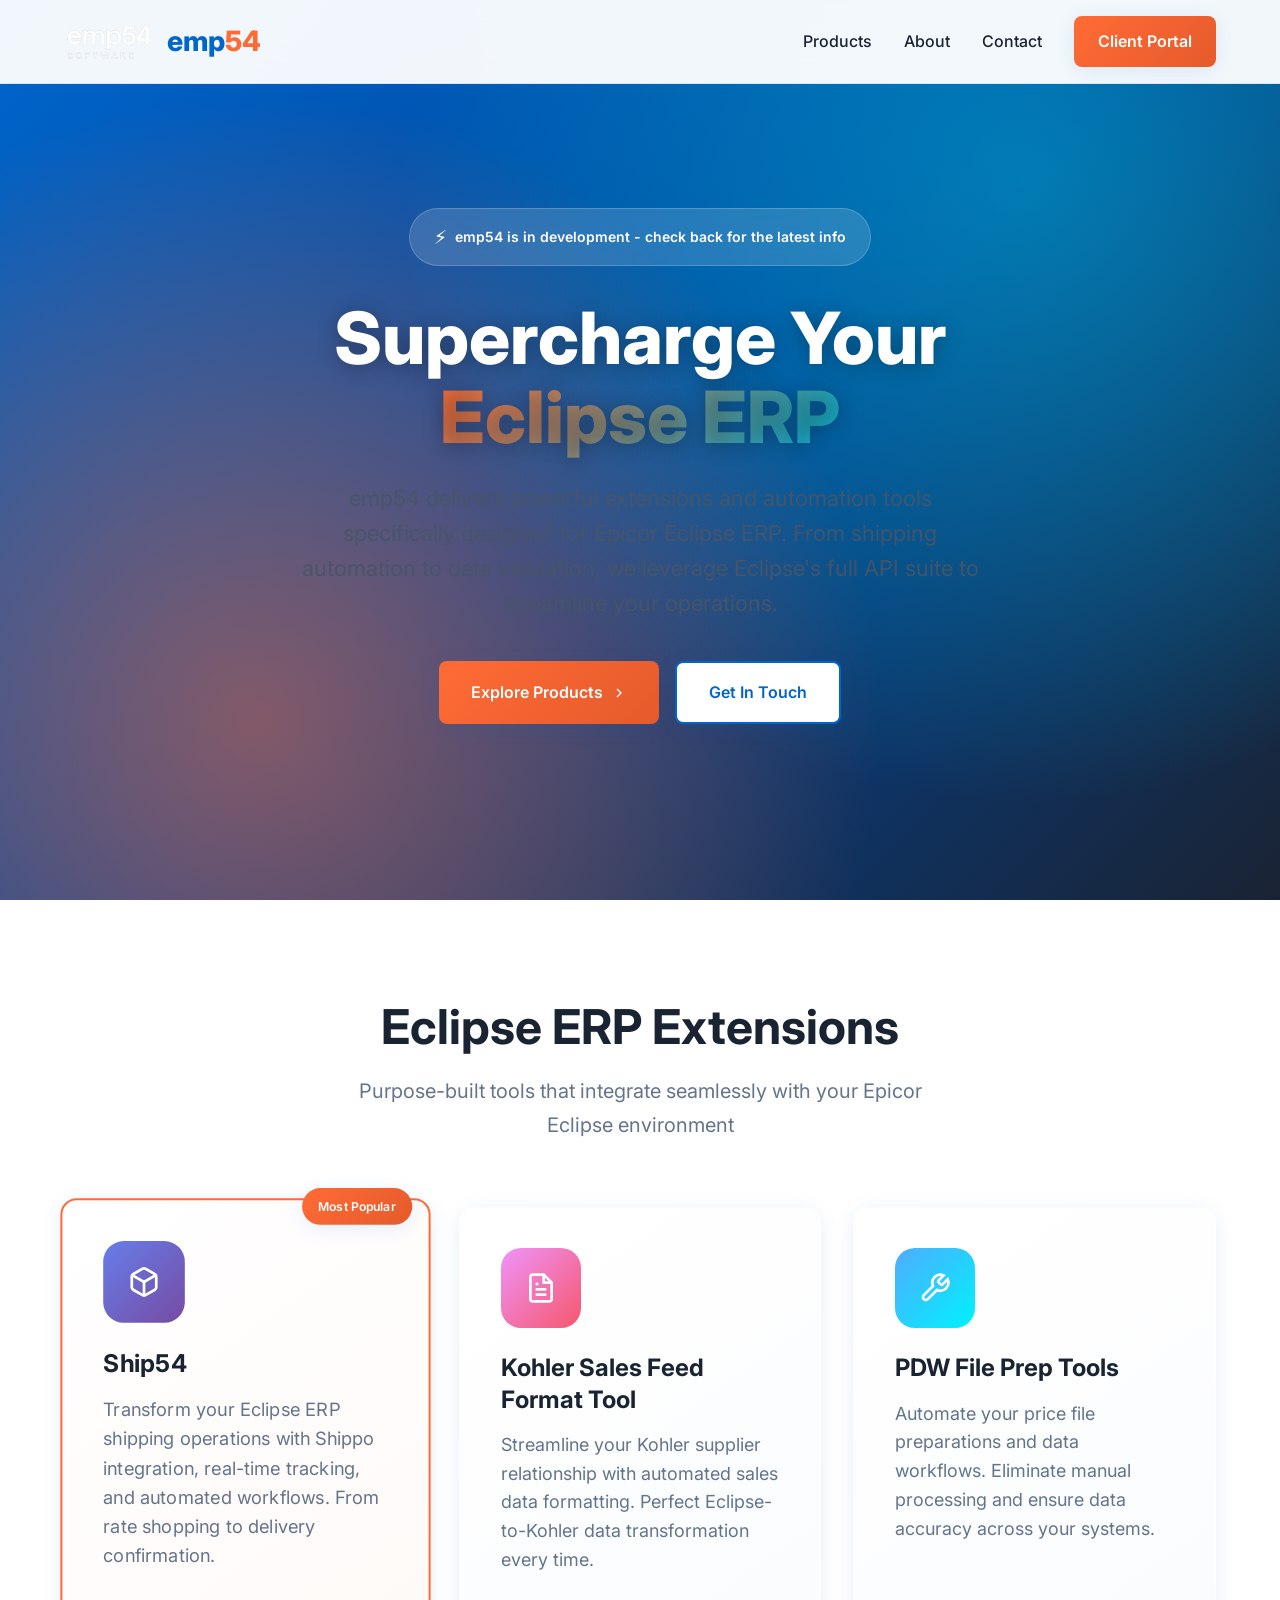
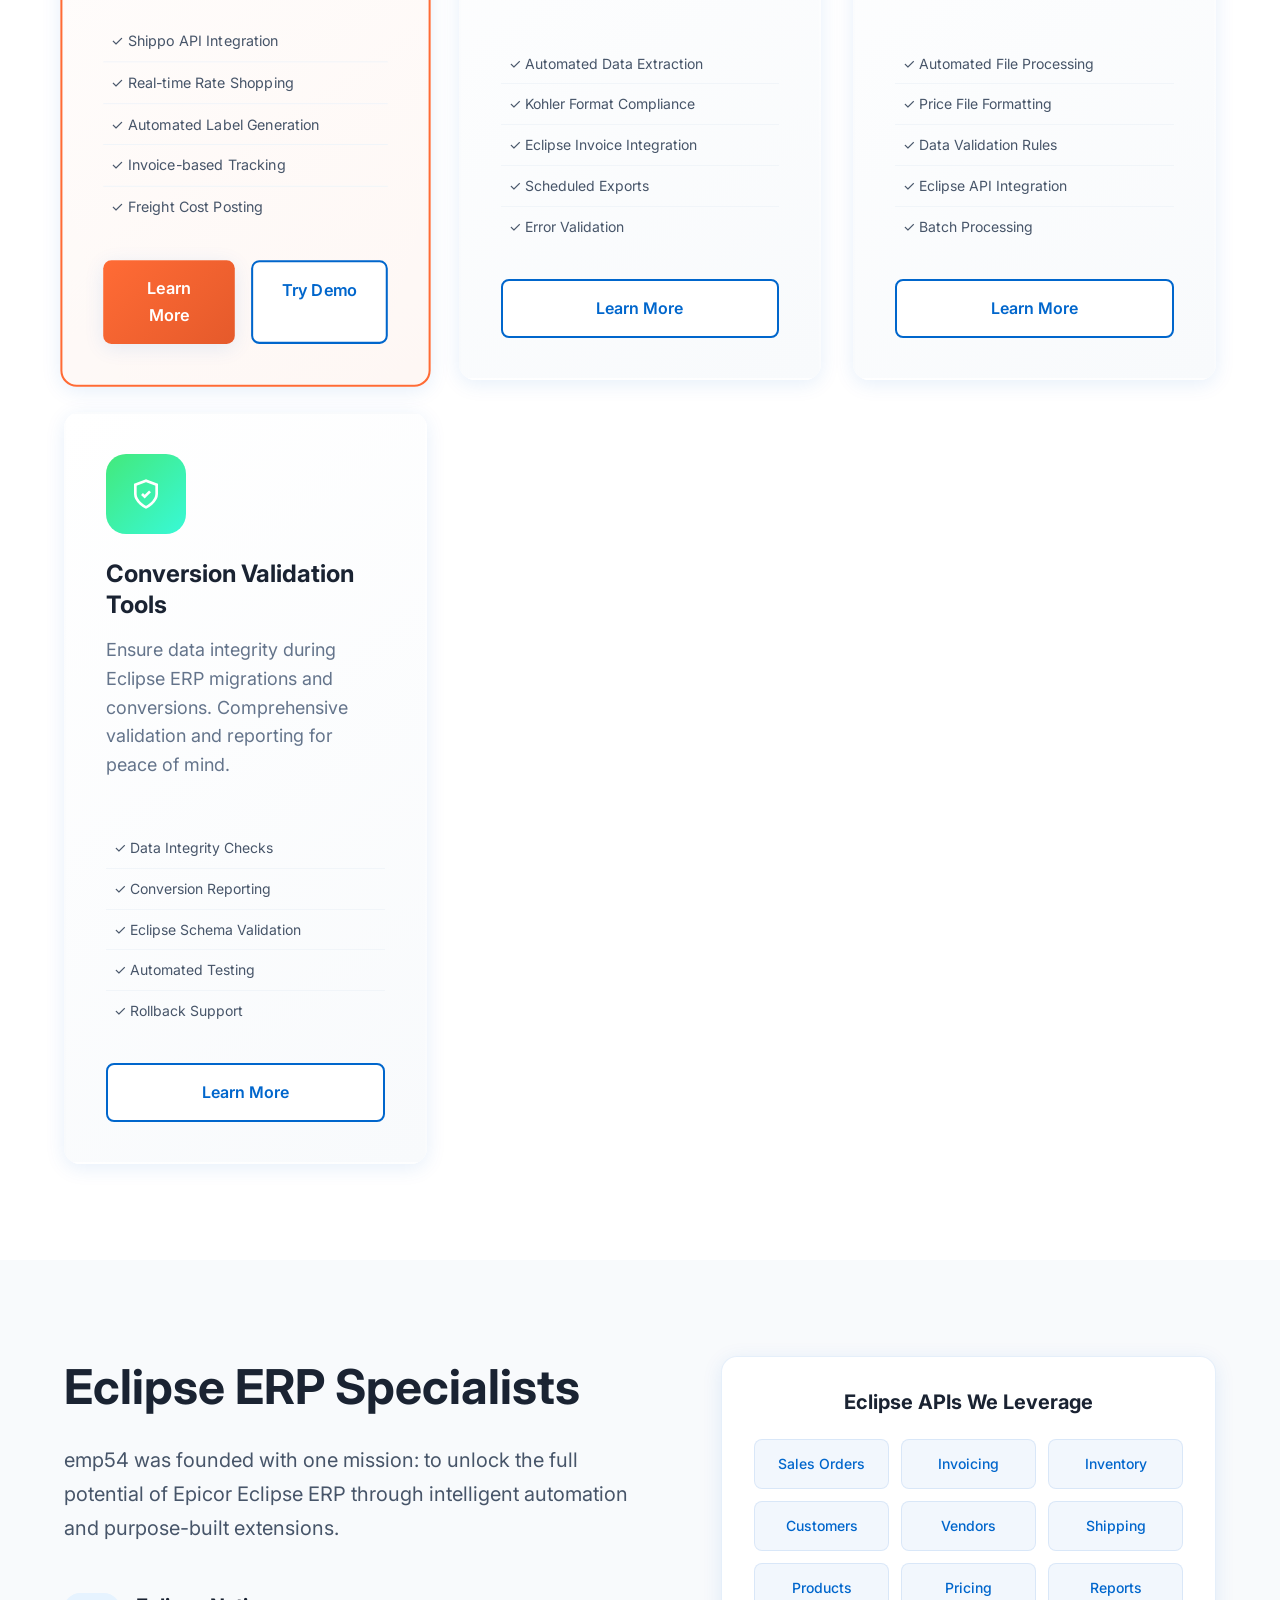
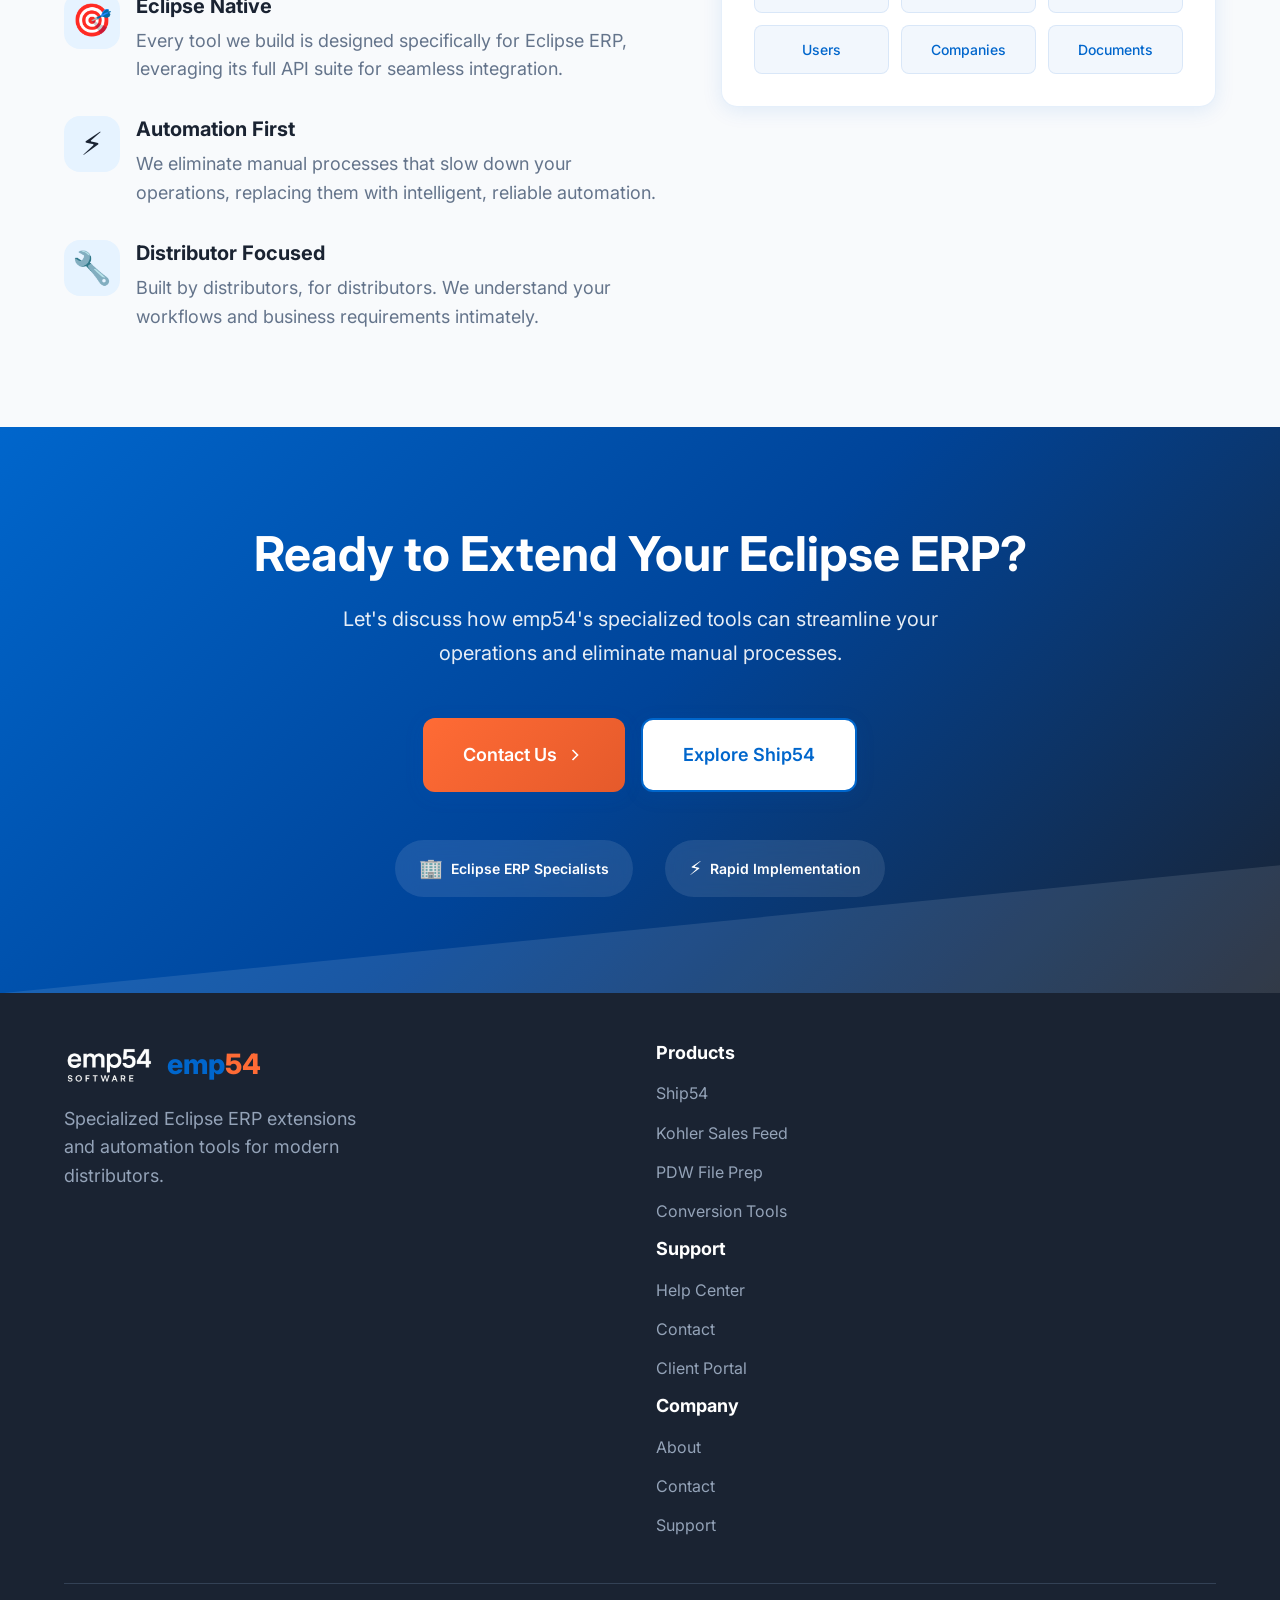
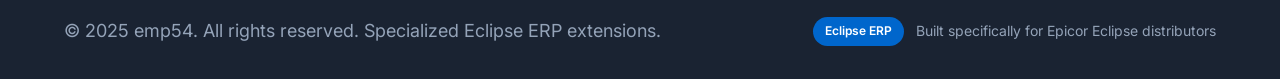
==== commit 2b0e3ca6: "Remove made-up stats and update to early adopter messaging - Remove hero stats section from index.ht" ====
--- a/index.html
+++ b/index.html
@@ -39,7 +39,7 @@
     <div class="hero-content">
       <div class="hero-badge">
         <span class="badge-icon">⚡</span>
-        <span>Eclipse ERP Specialists Since 2020</span>
+        <span>emp54 is in development - check back for the latest info</span>
       </div>
       <h1 class="hero-title">
         Supercharge Your 
@@ -50,20 +50,6 @@
         for Epicor Eclipse ERP. From shipping automation to data validation, 
         we leverage Eclipse's full API suite to streamline your operations.
       </p>
-      <div class="hero-stats">
-        <div class="stat">
-          <div class="stat-number">4</div>
-          <div class="stat-label">Core Products</div>
-        </div>
-        <div class="stat">
-          <div class="stat-number">50+</div>
-          <div class="stat-label">Eclipse APIs</div>
-        </div>
-        <div class="stat">
-          <div class="stat-number">100%</div>
-          <div class="stat-label">Eclipse Native</div>
-        </div>
-      </div>
       <div class="cta-buttons">
         <a href="#products" class="btn btn-primary">
           <span>Explore Products</span>
@@ -267,10 +253,6 @@
             <span class="indicator-icon">⚡</span>
             <span>Rapid Implementation</span>
           </div>
-          <div class="indicator">
-            <span class="indicator-icon">📞</span>
-            <span>Direct Support</span>
-          </div>
         </div>
       </div>
     </div>
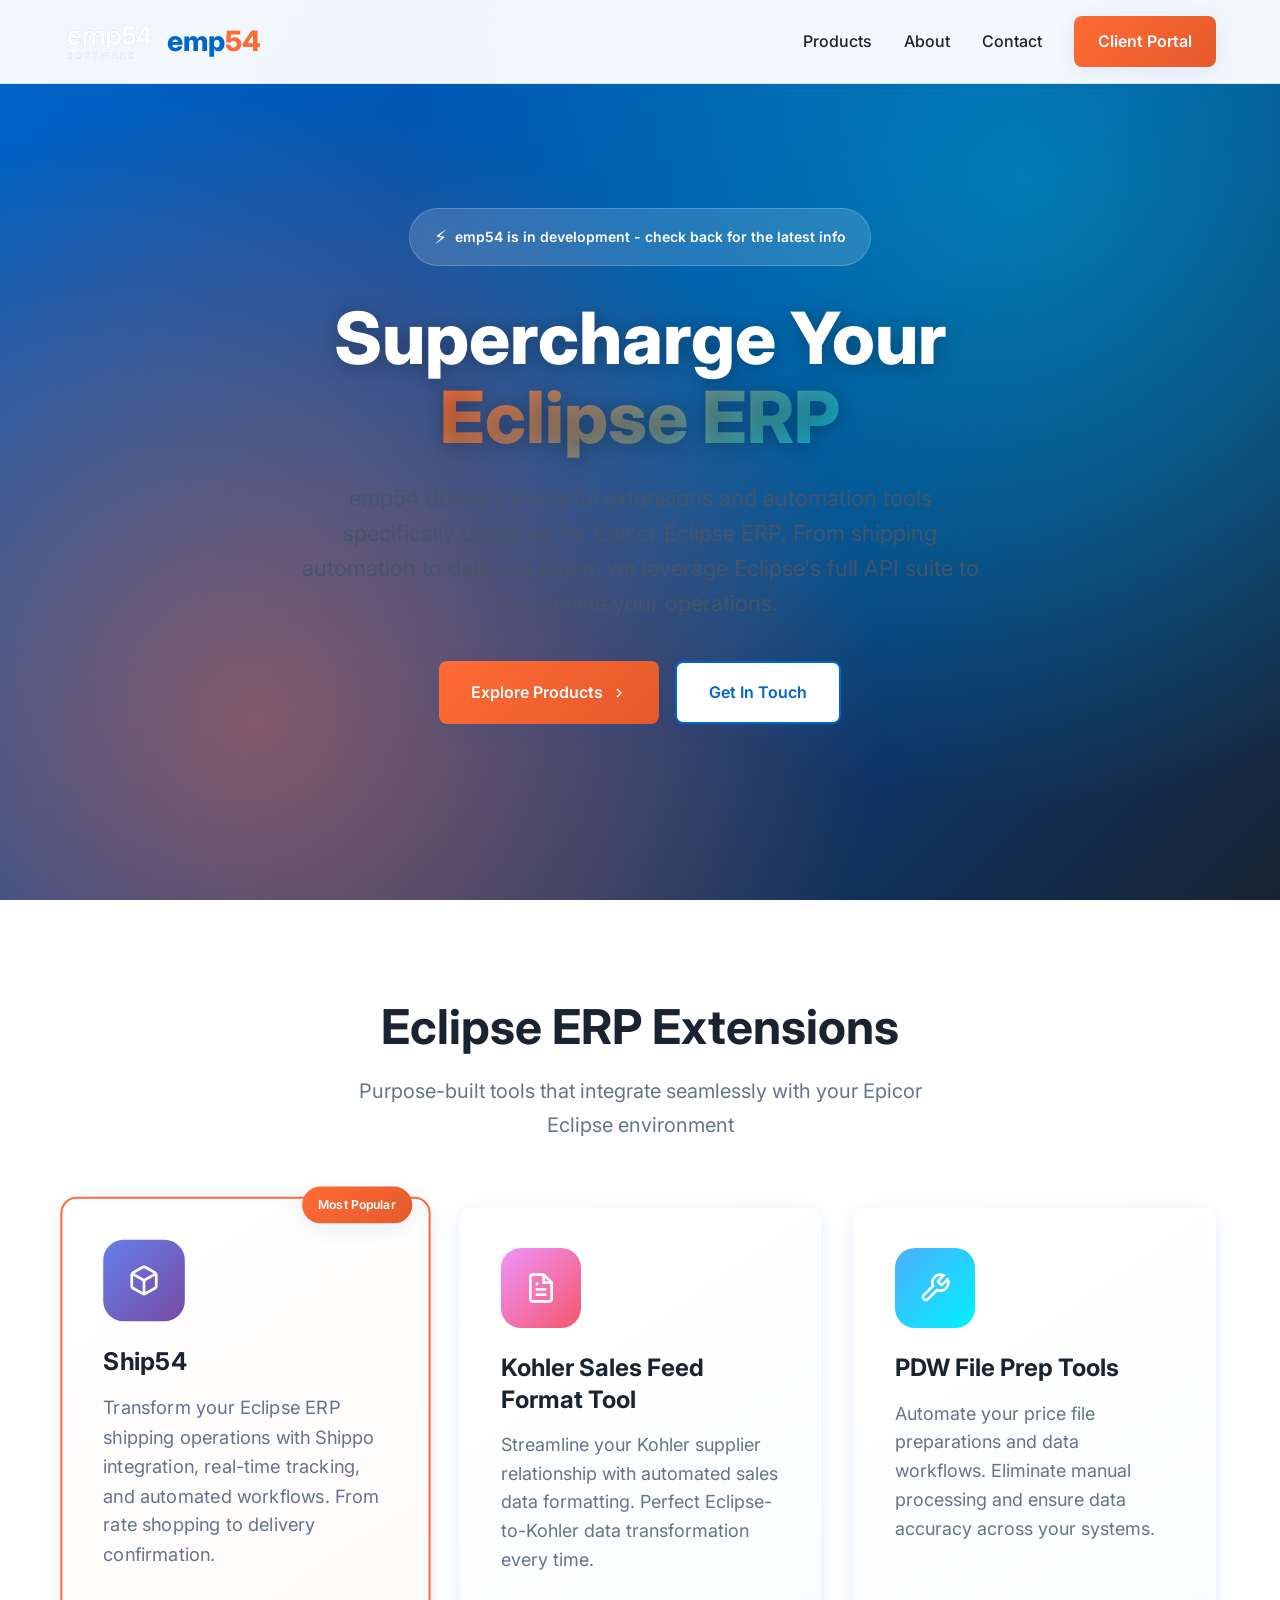
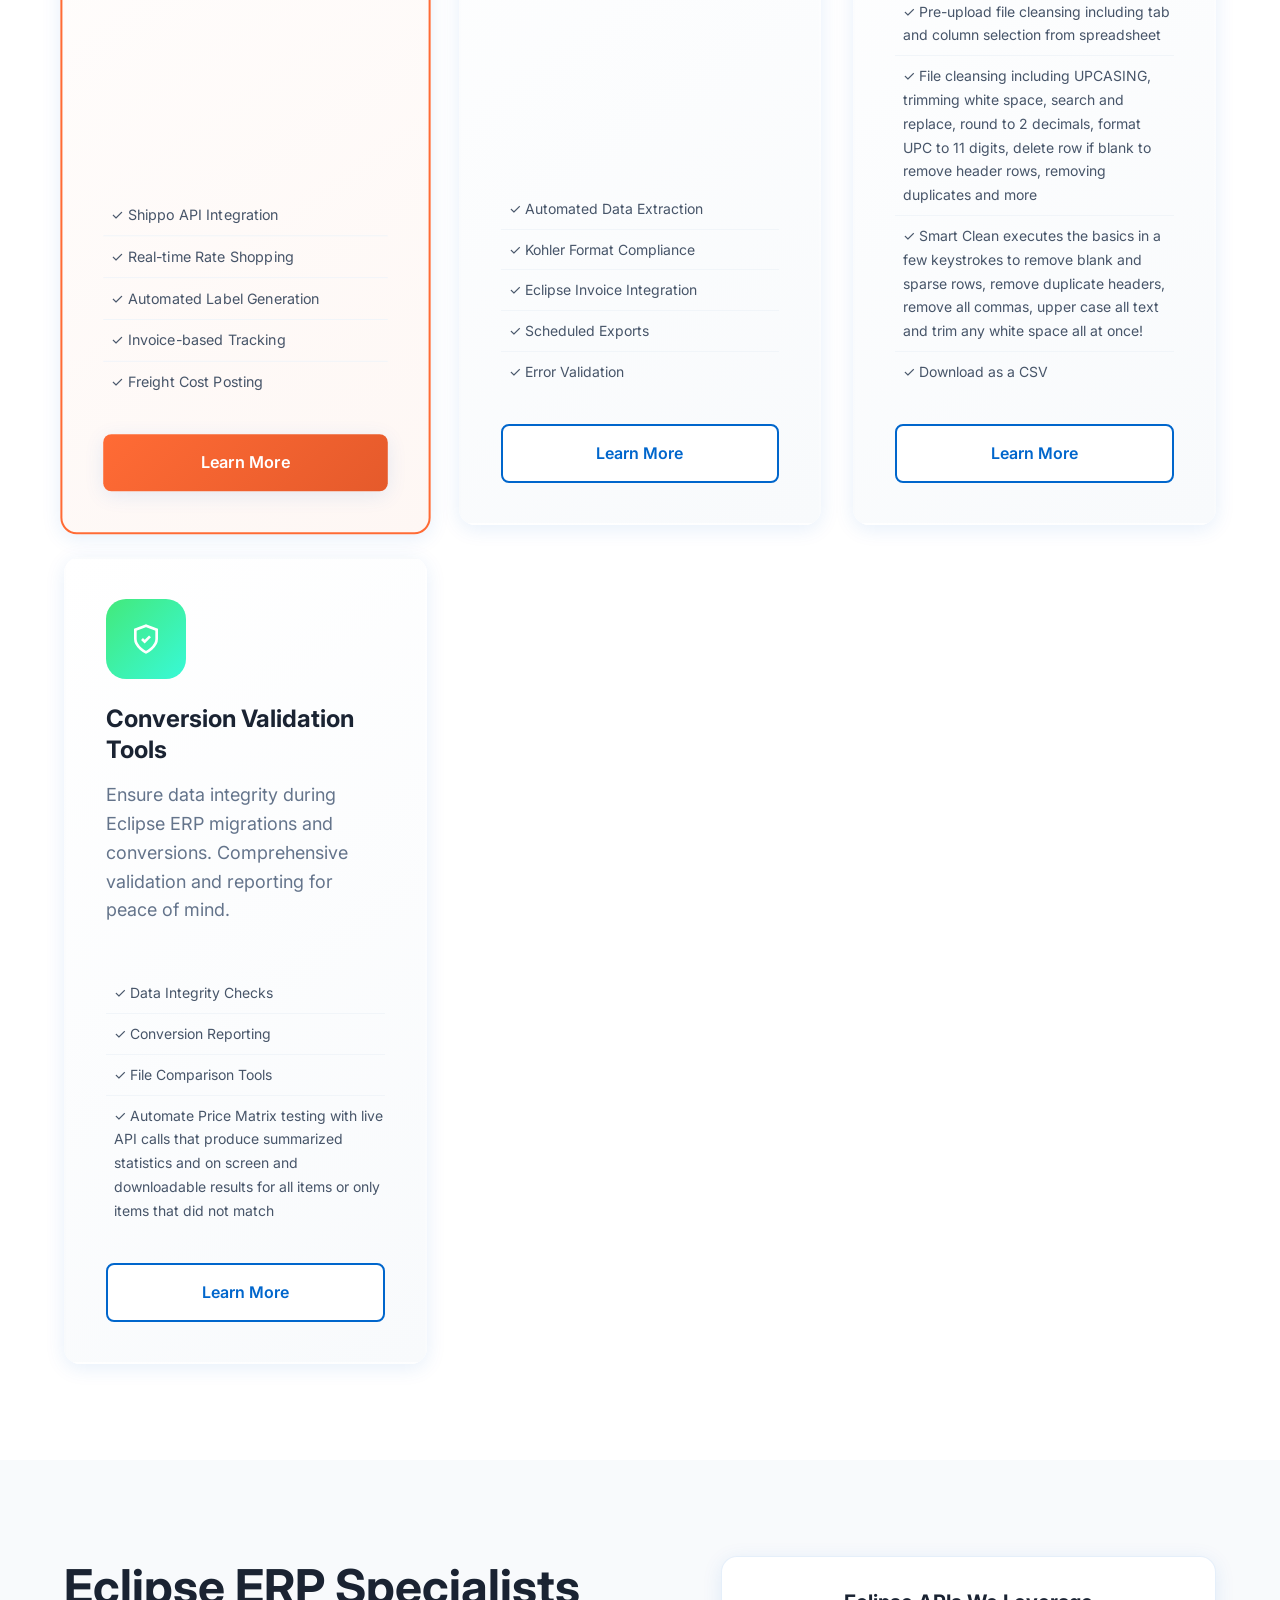
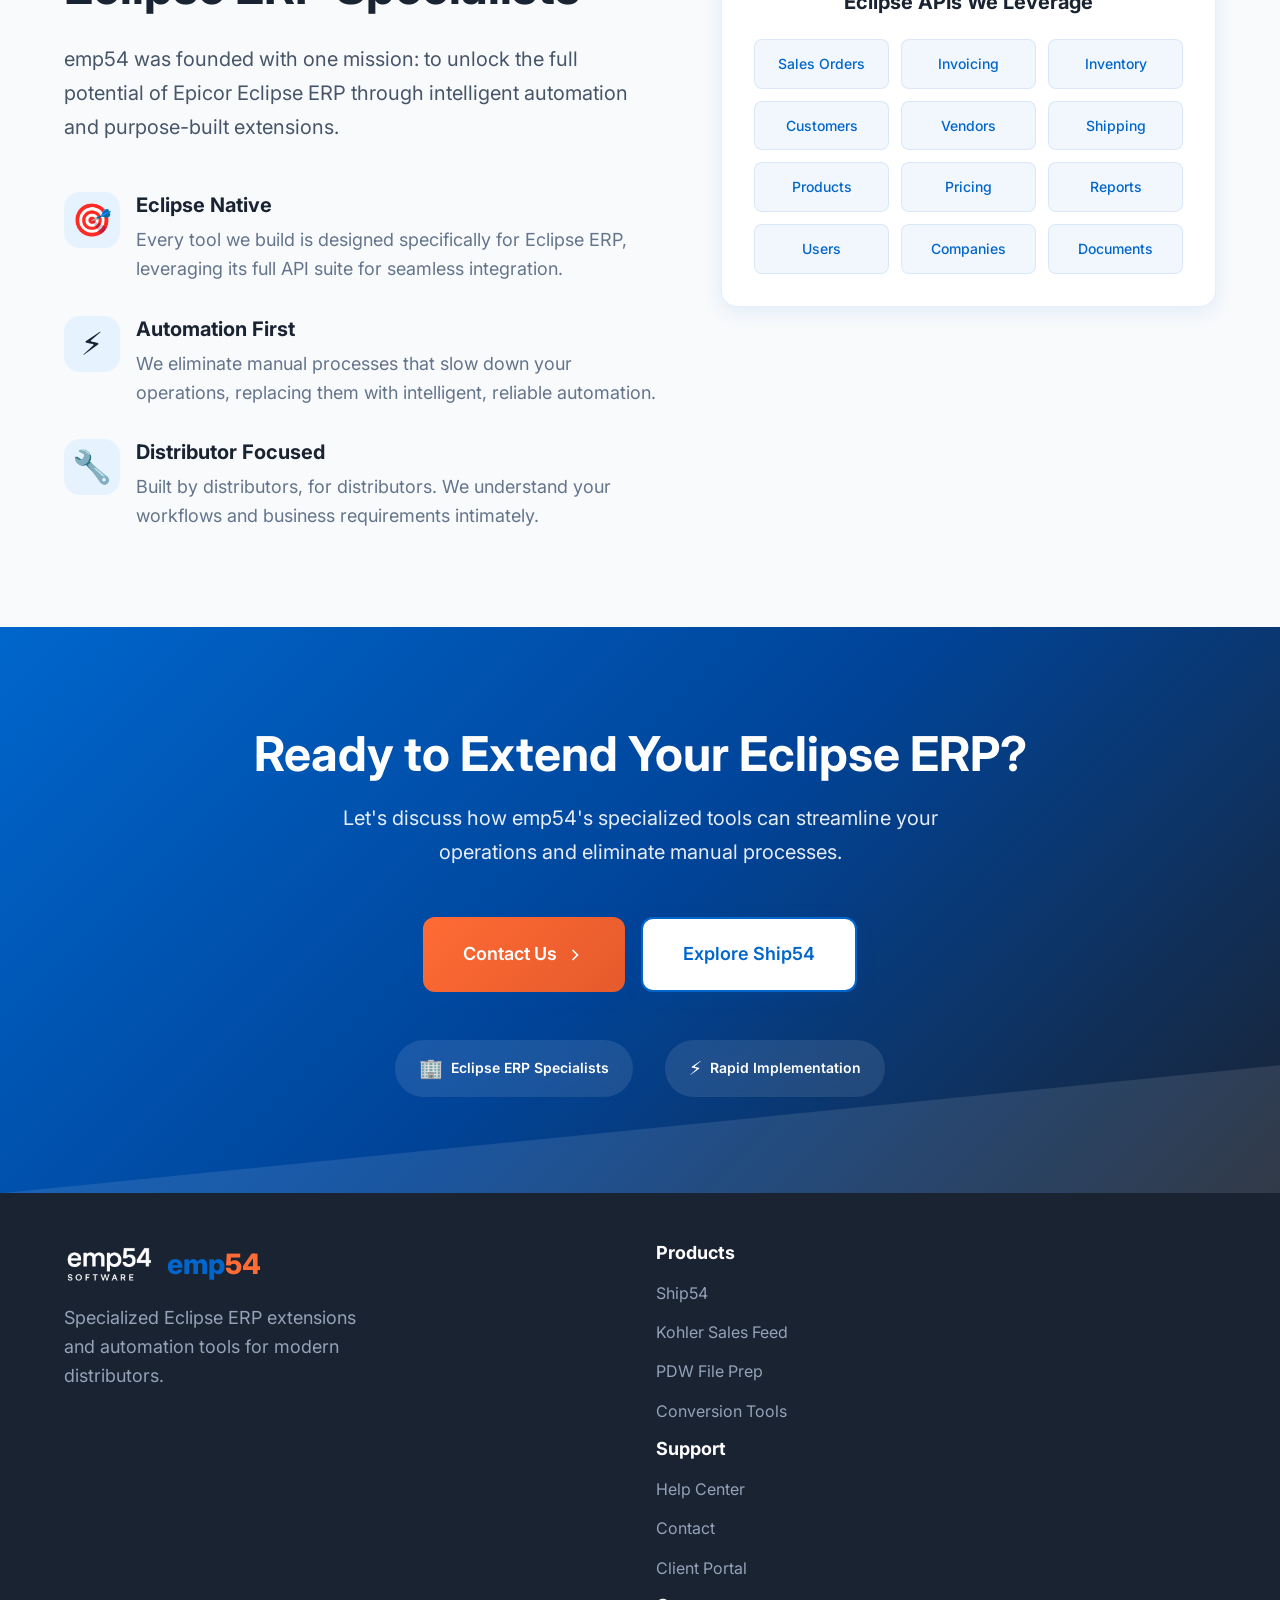
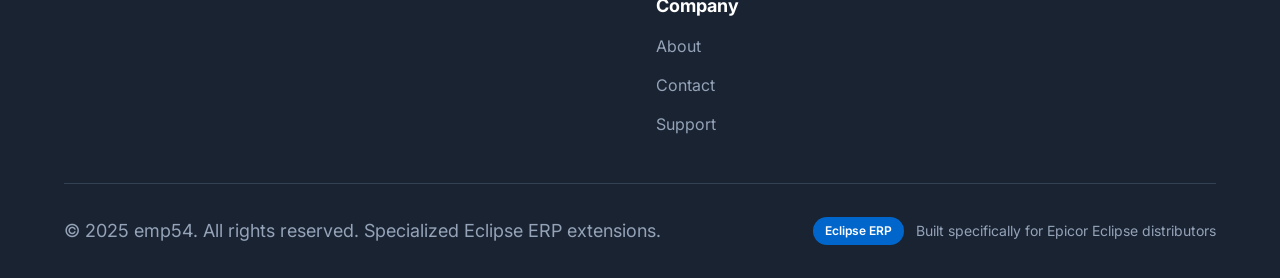
==== commit 403c2325: "Update product cards with accurate feature descriptions - Remove Try Demo button from Ship54 card - " ====
--- a/index.html
+++ b/index.html
@@ -94,7 +94,6 @@
           </div>
           <div class="product-actions">
             <a href="ship54.html" class="btn btn-primary">Learn More</a>
-            <a href="https://vue-basic-production-a944.up.railway.app/login/" class="btn btn-outline">Try Demo</a>
           </div>
         </div>
 
@@ -133,11 +132,10 @@
           <h3>PDW File Prep Tools</h3>
           <p>Automate your price file preparations and data workflows. Eliminate manual processing and ensure data accuracy across your systems.</p>
           <div class="product-features">
-            <div class="feature">✓ Automated File Processing</div>
-            <div class="feature">✓ Price File Formatting</div>
-            <div class="feature">✓ Data Validation Rules</div>
-            <div class="feature">✓ Eclipse API Integration</div>
-            <div class="feature">✓ Batch Processing</div>
+            <div class="feature">✓ Pre-upload file cleansing including tab and column selection from spreadsheet</div>
+            <div class="feature">✓ File cleansing including UPCASING, trimming white space, search and replace, round to 2 decimals, format UPC to 11 digits, delete row if blank to remove header rows, removing duplicates and more</div>
+            <div class="feature">✓ Smart Clean executes the basics in a few keystrokes to remove blank and sparse rows, remove duplicate headers, remove all commas, upper case all text and trim any white space all at once!</div>
+            <div class="feature">✓ Download as a CSV</div>
           </div>
           <div class="product-actions">
             <a href="#contact" class="btn btn-outline">Learn More</a>
@@ -157,9 +155,8 @@
           <div class="product-features">
             <div class="feature">✓ Data Integrity Checks</div>
             <div class="feature">✓ Conversion Reporting</div>
-            <div class="feature">✓ Eclipse Schema Validation</div>
-            <div class="feature">✓ Automated Testing</div>
-            <div class="feature">✓ Rollback Support</div>
+            <div class="feature">✓ File Comparison Tools</div>
+            <div class="feature">✓ Automate Price Matrix testing with live API calls that produce summarized statistics and on screen and downloadable results for all items or only items that did not match</div>
           </div>
           <div class="product-actions">
             <a href="#contact" class="btn btn-outline">Learn More</a>
